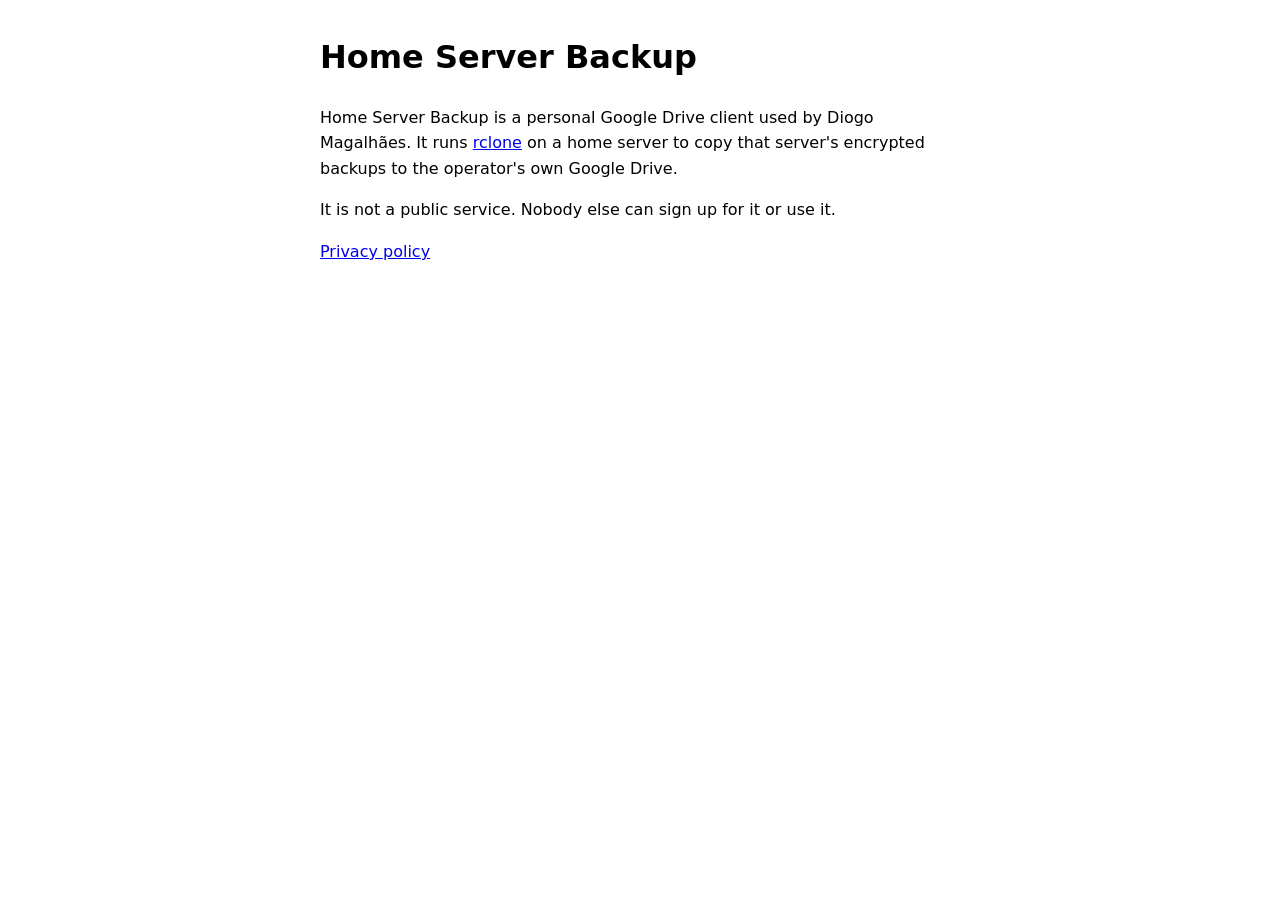
==== index.html @ 906d2515 "Add homepage and privacy policy for the Home Server Backup Drive client Co-Authored-By: Claude Opus " ====
<!doctype html>
<html lang="en">
<head>
  <meta charset="utf-8">
  <meta name="viewport" content="width=device-width, initial-scale=1">
  <title>Home Server Backup</title>
  <link rel="stylesheet" href="styles.css">
</head>
<body>
  <main>
    <h1>Home Server Backup</h1>
    <p>
      Home Server Backup is a personal Google Drive client used by Diogo Magalhães.
      It runs <a href="https://rclone.org">rclone</a> on a home server to copy that
      server's encrypted backups to the operator's own Google Drive.
    </p>
    <p>
      It is not a public service. Nobody else can sign up for it or use it.
    </p>
    <p><a href="privacy.html">Privacy policy</a></p>
  </main>
</body>
</html>
---- styles.css ----
:root {
  color-scheme: light dark;
}

body {
  margin: 0;
  font: 16px/1.6 system-ui, sans-serif;
}

main {
  max-width: 40rem;
  margin: 0 auto;
  padding: 2rem 1rem;
}

h1 {
  margin-top: 0;
}
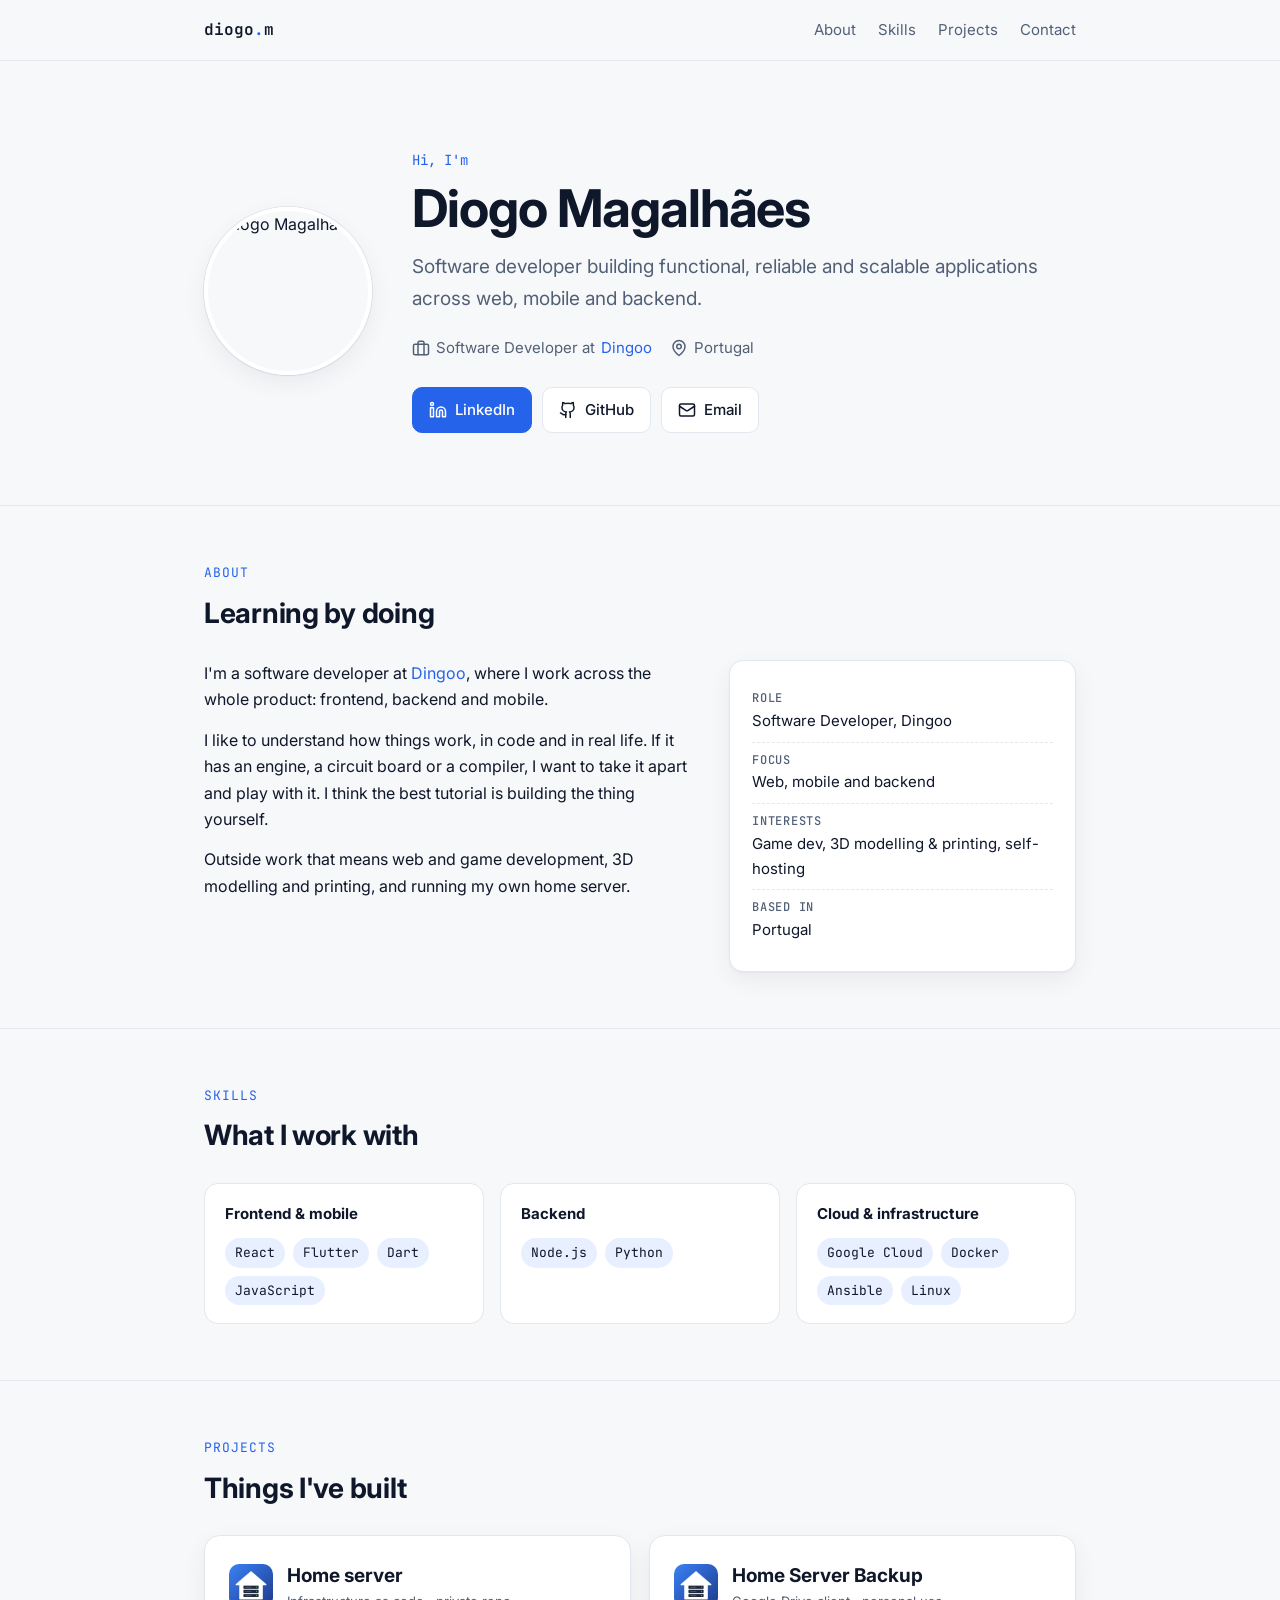
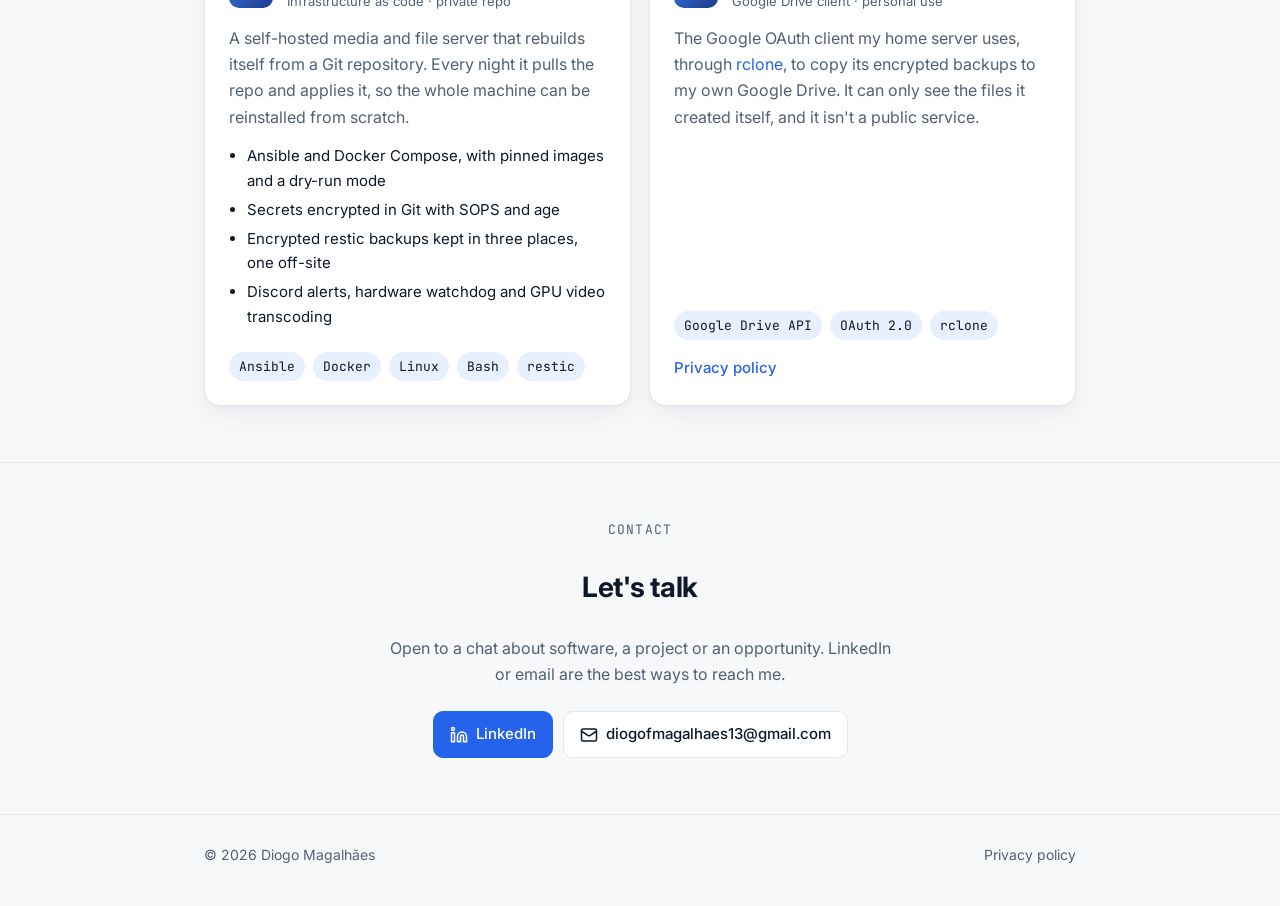
==== commit 2a9372a8: "Turn the homepage into my personal site Keeps the Home Server Backup project card and privacy policy" ====
--- a/index.html
+++ b/index.html
@@ -3,21 +3,204 @@
 <head>
   <meta charset="utf-8">
   <meta name="viewport" content="width=device-width, initial-scale=1">
-  <title>Home Server Backup</title>
+  <title>Diogo Magalhães · Software Developer</title>
+  <meta name="description" content="Diogo Magalhães, software developer in Portugal working across web, mobile and backend.">
+  <meta property="og:title" content="Diogo Magalhães · Software Developer">
+  <meta property="og:description" content="Software developer in Portugal working across web, mobile and backend.">
+  <meta property="og:image" content="https://avatars.githubusercontent.com/u/80853128?v=4">
+  <link rel="icon" href="assets/favicon.svg" type="image/svg+xml">
+  <link rel="preconnect" href="https://fonts.googleapis.com">
+  <link rel="preconnect" href="https://fonts.gstatic.com" crossorigin>
+  <link rel="stylesheet" href="https://fonts.googleapis.com/css2?family=Inter:wght@400;500;600;700&family=JetBrains+Mono:wght@400;500;600&display=swap">
   <link rel="stylesheet" href="styles.css">
 </head>
 <body>
+  <svg width="0" height="0" style="position:absolute" aria-hidden="true">
+    <symbol id="i-github" viewBox="0 0 24 24"><path d="M15 22v-4a4.8 4.8 0 0 0-1-3.5c3 0 6-2 6-5.5.08-1.25-.27-2.48-1-3.5.28-1.15.28-2.35 0-3.5 0 0-1 0-3 1.5-2.64-.5-5.36-.5-8 0C6 2 5 2 5 2c-.3 1.15-.3 2.35 0 3.5A5.4 5.4 0 0 0 4 9c0 3.5 3 5.5 6 5.5-.39.49-.68 1.05-.85 1.65-.17.6-.22 1.23-.15 1.85v4"/><path d="M9 18c-4.51 2-5-2-7-2"/></symbol>
+    <symbol id="i-linkedin" viewBox="0 0 24 24"><path d="M16 8a6 6 0 0 1 6 6v7h-4v-7a2 2 0 0 0-4 0v7h-4v-7a6 6 0 0 1 6-6z"/><rect x="2" y="9" width="4" height="12"/><circle cx="4" cy="4" r="2"/></symbol>
+    <symbol id="i-mail" viewBox="0 0 24 24"><rect x="2" y="4" width="20" height="16" rx="2"/><path d="m22 7-8.97 5.7a1.94 1.94 0 0 1-2.06 0L2 7"/></symbol>
+    <symbol id="i-pin" viewBox="0 0 24 24"><path d="M20 10c0 6-8 12-8 12s-8-6-8-12a8 8 0 0 1 16 0Z"/><circle cx="12" cy="10" r="3"/></symbol>
+    <symbol id="i-briefcase" viewBox="0 0 24 24"><rect x="2" y="7" width="20" height="14" rx="2"/><path d="M16 21V5a2 2 0 0 0-2-2h-4a2 2 0 0 0-2 2v16"/></symbol>
+  </svg>
+
+  <header class="site-header">
+    <div class="wrap">
+      <a class="brand" href="./">diogo<span>.</span>m</a>
+      <nav class="nav" aria-label="Sections">
+        <a href="#about">About</a>
+        <a href="#skills">Skills</a>
+        <a href="#projects">Projects</a>
+        <a href="#contact">Contact</a>
+      </nav>
+    </div>
+  </header>
+
   <main>
-    <h1>Home Server Backup</h1>
-    <p>
-      Home Server Backup is a personal Google Drive client used by Diogo Magalhães.
-      It runs <a href="https://rclone.org">rclone</a> on a home server to copy that
-      server's encrypted backups to the operator's own Google Drive.
-    </p>
-    <p>
-      It is not a public service. Nobody else can sign up for it or use it.
-    </p>
-    <p><a href="privacy.html">Privacy policy</a></p>
+    <div class="hero">
+      <div class="wrap">
+        <img class="avatar" src="https://avatars.githubusercontent.com/u/80853128?v=4" alt="Diogo Magalhães">
+        <div>
+          <p class="eyebrow">Hi, I'm</p>
+          <h1>Diogo Magalhães</h1>
+          <p class="lead">
+            Software developer building functional, reliable and scalable applications
+            across web, mobile and backend.
+          </p>
+          <div class="meta">
+            <span><svg class="icon"><use href="#i-briefcase"/></svg>Software Developer at <a href="https://dingoo.pt/">Dingoo</a></span>
+            <span><svg class="icon"><use href="#i-pin"/></svg>Portugal</span>
+          </div>
+          <div class="actions">
+            <a class="btn primary" href="https://www.linkedin.com/in/diogomagalhaes13/"><svg class="icon"><use href="#i-linkedin"/></svg>LinkedIn</a>
+            <a class="btn" href="https://github.com/Diogo-M"><svg class="icon"><use href="#i-github"/></svg>GitHub</a>
+            <a class="btn" href="mailto:diogofmagalhaes13@gmail.com"><svg class="icon"><use href="#i-mail"/></svg>Email</a>
+          </div>
+        </div>
+      </div>
+    </div>
+
+    <section id="about">
+      <div class="wrap">
+        <p class="section-label">About</p>
+        <h2>Learning by doing</h2>
+        <div class="about">
+          <div>
+            <p>
+              I'm a software developer at <a href="https://dingoo.pt/">Dingoo</a>, where I work
+              across the whole product: frontend, backend and mobile.
+            </p>
+            <p>
+              I like to understand how things work, in code and in real life. If it has an
+              engine, a circuit board or a compiler, I want to take it apart and play with it.
+              I think the best tutorial is building the thing yourself.
+            </p>
+            <p>
+              Outside work that means web and game development, 3D modelling and printing,
+              and running my own home server.
+            </p>
+          </div>
+          <ul class="facts">
+            <li><strong>Role</strong>Software Developer, Dingoo</li>
+            <li><strong>Focus</strong>Web, mobile and backend</li>
+            <li><strong>Interests</strong>Game dev, 3D modelling &amp; printing, self-hosting</li>
+            <li><strong>Based in</strong>Portugal</li>
+          </ul>
+        </div>
+      </div>
+    </section>
+
+    <section id="skills">
+      <div class="wrap">
+        <p class="section-label">Skills</p>
+        <h2>What I work with</h2>
+        <div class="skills">
+          <div class="skill-group">
+            <h3>Frontend &amp; mobile</h3>
+            <ul class="chips">
+              <li>React</li>
+              <li>Flutter</li>
+              <li>Dart</li>
+              <li>JavaScript</li>
+            </ul>
+          </div>
+          <div class="skill-group">
+            <h3>Backend</h3>
+            <ul class="chips">
+              <li>Node.js</li>
+              <li>Python</li>
+            </ul>
+          </div>
+          <div class="skill-group">
+            <h3>Cloud &amp; infrastructure</h3>
+            <ul class="chips">
+              <li>Google Cloud</li>
+              <li>Docker</li>
+              <li>Ansible</li>
+              <li>Linux</li>
+            </ul>
+          </div>
+        </div>
+      </div>
+    </section>
+
+    <section id="projects">
+      <div class="wrap">
+        <p class="section-label">Projects</p>
+        <h2>Things I've built</h2>
+        <div class="projects">
+          <article class="card">
+            <div class="card-head">
+              <img src="assets/homeserver.png" alt="">
+              <div>
+                <h3>Home server</h3>
+                <div class="kind">Infrastructure as code · private repo</div>
+              </div>
+            </div>
+            <p>
+              A self-hosted media and file server that rebuilds itself from a Git repository.
+              Every night it pulls the repo and applies it, so the whole machine can be
+              reinstalled from scratch.
+            </p>
+            <ul class="points">
+              <li>Ansible and Docker Compose, with pinned images and a dry-run mode</li>
+              <li>Secrets encrypted in Git with SOPS and age</li>
+              <li>Encrypted restic backups kept in three places, one off-site</li>
+              <li>Discord alerts, hardware watchdog and GPU video transcoding</li>
+            </ul>
+            <ul class="chips">
+              <li>Ansible</li>
+              <li>Docker</li>
+              <li>Linux</li>
+              <li>Bash</li>
+              <li>restic</li>
+            </ul>
+          </article>
+
+          <article class="card" id="home-server-backup">
+            <div class="card-head">
+              <img src="assets/homeserver.png" alt="">
+              <div>
+                <h3>Home Server Backup</h3>
+                <div class="kind">Google Drive client · personal use</div>
+              </div>
+            </div>
+            <p>
+              The Google OAuth client my home server uses, through
+              <a href="https://rclone.org">rclone</a>, to copy its encrypted backups to my own
+              Google Drive. It can only see the files it created itself, and it isn't a public
+              service.
+            </p>
+            <ul class="chips">
+              <li>Google Drive API</li>
+              <li>OAuth 2.0</li>
+              <li>rclone</li>
+            </ul>
+            <div class="links">
+              <a href="privacy.html">Privacy policy</a>
+            </div>
+          </article>
+        </div>
+      </div>
+    </section>
+
+    <section id="contact" class="contact">
+      <div class="wrap">
+        <p class="section-label">Contact</p>
+        <h2>Let's talk</h2>
+        <p>Open to a chat about software, a project or an opportunity. LinkedIn or email are the best ways to reach me.</p>
+        <div class="actions">
+          <a class="btn primary" href="https://www.linkedin.com/in/diogomagalhaes13/"><svg class="icon"><use href="#i-linkedin"/></svg>LinkedIn</a>
+          <a class="btn" href="mailto:diogofmagalhaes13@gmail.com"><svg class="icon"><use href="#i-mail"/></svg>diogofmagalhaes13@gmail.com</a>
+        </div>
+      </div>
+    </section>
   </main>
+
+  <footer class="site-footer">
+    <div class="wrap">
+      <span>© 2026 Diogo Magalhães</span>
+      <a href="privacy.html">Privacy policy</a>
+    </div>
+  </footer>
 </body>
 </html>
--- a/styles.css
+++ b/styles.css
@@ -1,18 +1,483 @@
 :root {
-  color-scheme: light dark;
+  --bg: #f7f8fa;
+  --surface: #ffffff;
+  --text: #0f172a;
+  --muted: #526077;
+  --border: #e3e7ee;
+  --accent: #2563eb;
+  --accent-soft: #e8efff;
+  --shadow: 0 1px 2px rgb(15 23 42 / 0.04), 0 8px 24px rgb(15 23 42 / 0.06);
+  --mono: "JetBrains Mono", ui-monospace, SFMono-Regular, Consolas, monospace;
+  --sans: "Inter", system-ui, -apple-system, "Segoe UI", sans-serif;
+  color-scheme: light;
+}
+
+@media (prefers-color-scheme: dark) {
+  :root {
+    --bg: #0b1020;
+    --surface: #121a2e;
+    --text: #e6ebf5;
+    --muted: #96a3bb;
+    --border: #233050;
+    --accent: #6ea0ff;
+    --accent-soft: #18264a;
+    --shadow: 0 1px 2px rgb(0 0 0 / 0.3), 0 8px 24px rgb(0 0 0 / 0.25);
+    color-scheme: dark;
+  }
+}
+
+* {
+  box-sizing: border-box;
+}
+
+html {
+  scroll-behavior: smooth;
 }
 
 body {
   margin: 0;
-  font: 16px/1.6 system-ui, sans-serif;
-}
-
-main {
-  max-width: 40rem;
+  background: var(--bg);
+  color: var(--text);
+  font: 16px/1.65 var(--sans);
+  -webkit-font-smoothing: antialiased;
+}
+
+a {
+  color: var(--accent);
+  text-decoration: none;
+}
+
+a:hover {
+  text-decoration: underline;
+}
+
+.wrap {
+  max-width: 920px;
   margin: 0 auto;
-  padding: 2rem 1rem;
+  padding: 0 24px;
+}
+
+/* Header */
+
+.site-header {
+  position: sticky;
+  top: 0;
+  z-index: 10;
+  background: color-mix(in srgb, var(--bg) 85%, transparent);
+  backdrop-filter: blur(10px);
+  border-bottom: 1px solid var(--border);
+}
+
+.site-header .wrap {
+  display: flex;
+  align-items: center;
+  justify-content: space-between;
+  height: 60px;
+}
+
+.brand {
+  font-family: var(--mono);
+  font-weight: 600;
+  color: var(--text);
+}
+
+.brand span {
+  color: var(--accent);
+}
+
+.nav {
+  display: flex;
+  gap: 22px;
+  font-size: 15px;
+}
+
+.nav a {
+  color: var(--muted);
+}
+
+.nav a:hover {
+  color: var(--text);
+  text-decoration: none;
+}
+
+/* Hero */
+
+.hero {
+  padding: 88px 0 72px;
+}
+
+.hero .wrap {
+  display: grid;
+  grid-template-columns: auto 1fr;
+  gap: 40px;
+  align-items: center;
+}
+
+.avatar {
+  width: 168px;
+  height: 168px;
+  border-radius: 50%;
+  border: 4px solid var(--surface);
+  box-shadow: var(--shadow), 0 0 0 1px var(--border);
+}
+
+.eyebrow {
+  font-family: var(--mono);
+  font-size: 14px;
+  color: var(--accent);
+  margin: 0 0 8px;
 }
 
 h1 {
-  margin-top: 0;
-}
+  font-size: clamp(36px, 6vw, 52px);
+  line-height: 1.1;
+  letter-spacing: -0.02em;
+  margin: 0 0 14px;
+}
+
+.lead {
+  font-size: 19px;
+  color: var(--muted);
+  margin: 0 0 22px;
+  max-width: 34em;
+}
+
+.meta {
+  display: flex;
+  flex-wrap: wrap;
+  gap: 8px 18px;
+  color: var(--muted);
+  font-size: 15px;
+  margin-bottom: 26px;
+}
+
+.meta span {
+  display: inline-flex;
+  align-items: center;
+  gap: 6px;
+}
+
+.actions {
+  display: flex;
+  flex-wrap: wrap;
+  gap: 10px;
+}
+
+.btn {
+  display: inline-flex;
+  align-items: center;
+  gap: 8px;
+  padding: 10px 16px;
+  border-radius: 10px;
+  border: 1px solid var(--border);
+  background: var(--surface);
+  color: var(--text);
+  font-weight: 500;
+  font-size: 15px;
+  transition: border-color 0.15s, transform 0.15s;
+}
+
+.btn:hover {
+  border-color: var(--accent);
+  text-decoration: none;
+  transform: translateY(-1px);
+}
+
+.btn.primary {
+  background: var(--accent);
+  border-color: var(--accent);
+  color: #fff;
+}
+
+@media (prefers-color-scheme: dark) {
+  .btn.primary {
+    color: #0b1020;
+  }
+}
+
+.icon {
+  width: 18px;
+  height: 18px;
+  flex: none;
+  fill: none;
+  stroke: currentColor;
+  stroke-width: 2;
+  stroke-linecap: round;
+  stroke-linejoin: round;
+}
+
+/* Sections */
+
+section {
+  padding: 56px 0;
+  border-top: 1px solid var(--border);
+}
+
+.section-label {
+  font-family: var(--mono);
+  font-size: 13px;
+  text-transform: uppercase;
+  letter-spacing: 0.08em;
+  color: var(--accent);
+  margin: 0 0 6px;
+}
+
+h2 {
+  font-size: 28px;
+  letter-spacing: -0.01em;
+  margin: 0 0 24px;
+}
+
+.about {
+  display: grid;
+  grid-template-columns: 1.4fr 1fr;
+  gap: 40px;
+}
+
+.about p {
+  margin: 0 0 14px;
+}
+
+.facts {
+  list-style: none;
+  margin: 0;
+  padding: 20px 22px;
+  background: var(--surface);
+  border: 1px solid var(--border);
+  border-radius: 14px;
+  box-shadow: var(--shadow);
+}
+
+.facts li {
+  padding: 8px 0;
+  border-bottom: 1px dashed var(--border);
+  font-size: 15px;
+}
+
+.facts li:last-child {
+  border-bottom: 0;
+}
+
+.facts strong {
+  display: block;
+  font-family: var(--mono);
+  font-size: 12px;
+  font-weight: 500;
+  color: var(--muted);
+  text-transform: uppercase;
+  letter-spacing: 0.06em;
+}
+
+/* Skills */
+
+.skills {
+  display: grid;
+  grid-template-columns: repeat(3, 1fr);
+  gap: 16px;
+}
+
+.skill-group {
+  background: var(--surface);
+  border: 1px solid var(--border);
+  border-radius: 14px;
+  padding: 18px 20px;
+}
+
+.skill-group h3 {
+  font-size: 15px;
+  margin: 0 0 12px;
+}
+
+.chips {
+  display: flex;
+  flex-wrap: wrap;
+  gap: 8px;
+  margin: 0;
+  padding: 0;
+  list-style: none;
+}
+
+.chips li {
+  font-family: var(--mono);
+  font-size: 13px;
+  padding: 4px 10px;
+  border-radius: 999px;
+  background: var(--accent-soft);
+  color: var(--text);
+}
+
+/* Projects */
+
+.projects {
+  display: grid;
+  grid-template-columns: repeat(2, 1fr);
+  gap: 18px;
+}
+
+.card {
+  display: flex;
+  flex-direction: column;
+  background: var(--surface);
+  border: 1px solid var(--border);
+  border-radius: 16px;
+  padding: 24px;
+  box-shadow: var(--shadow);
+}
+
+.card-head {
+  display: flex;
+  align-items: center;
+  gap: 14px;
+  margin-bottom: 12px;
+}
+
+.card-head img {
+  width: 44px;
+  height: 44px;
+  border-radius: 10px;
+}
+
+.card h3 {
+  font-size: 19px;
+  margin: 0;
+}
+
+.card .kind {
+  font-size: 13px;
+  color: var(--muted);
+}
+
+.card p {
+  margin: 0 0 14px;
+  color: var(--muted);
+}
+
+.card ul.points {
+  margin: 0 0 18px;
+  padding-left: 18px;
+  font-size: 15px;
+}
+
+.card ul.points li {
+  margin-bottom: 4px;
+}
+
+.card .chips {
+  margin-top: auto;
+}
+
+.card .links {
+  display: flex;
+  gap: 16px;
+  margin-top: 16px;
+  font-size: 15px;
+  font-weight: 500;
+}
+
+/* Contact */
+
+.contact {
+  text-align: center;
+}
+
+.contact p {
+  color: var(--muted);
+  max-width: 32em;
+  margin: 0 auto 24px;
+}
+
+.contact .actions {
+  justify-content: center;
+}
+
+/* Footer */
+
+.site-footer {
+  border-top: 1px solid var(--border);
+  padding: 28px 0 40px;
+  font-size: 14px;
+  color: var(--muted);
+}
+
+.site-footer .wrap {
+  display: flex;
+  flex-wrap: wrap;
+  justify-content: space-between;
+  gap: 8px;
+}
+
+.site-footer a {
+  color: var(--muted);
+}
+
+/* Policy page */
+
+.doc {
+  max-width: 720px;
+  padding: 56px 24px 72px;
+}
+
+.doc h1 {
+  font-size: 38px;
+}
+
+.doc h2 {
+  font-size: 20px;
+  margin: 32px 0 8px;
+}
+
+.doc p {
+  margin: 0 0 14px;
+}
+
+.doc .updated {
+  color: var(--muted);
+  font-size: 15px;
+}
+
+code {
+  font-family: var(--mono);
+  font-size: 0.9em;
+  padding: 1px 6px;
+  border-radius: 6px;
+  background: var(--accent-soft);
+}
+
+/* Small screens */
+
+@media (max-width: 760px) {
+  .nav {
+    display: none;
+  }
+
+  .hero {
+    padding: 56px 0 48px;
+  }
+
+  .hero .wrap {
+    grid-template-columns: 1fr;
+    gap: 24px;
+  }
+
+  .avatar {
+    width: 112px;
+    height: 112px;
+  }
+
+  .about,
+  .projects {
+    grid-template-columns: 1fr;
+  }
+
+  .skills {
+    grid-template-columns: 1fr;
+  }
+
+  section {
+    padding: 44px 0;
+  }
+
+  .wrap {
+    padding: 0 16px;
+  }
+}
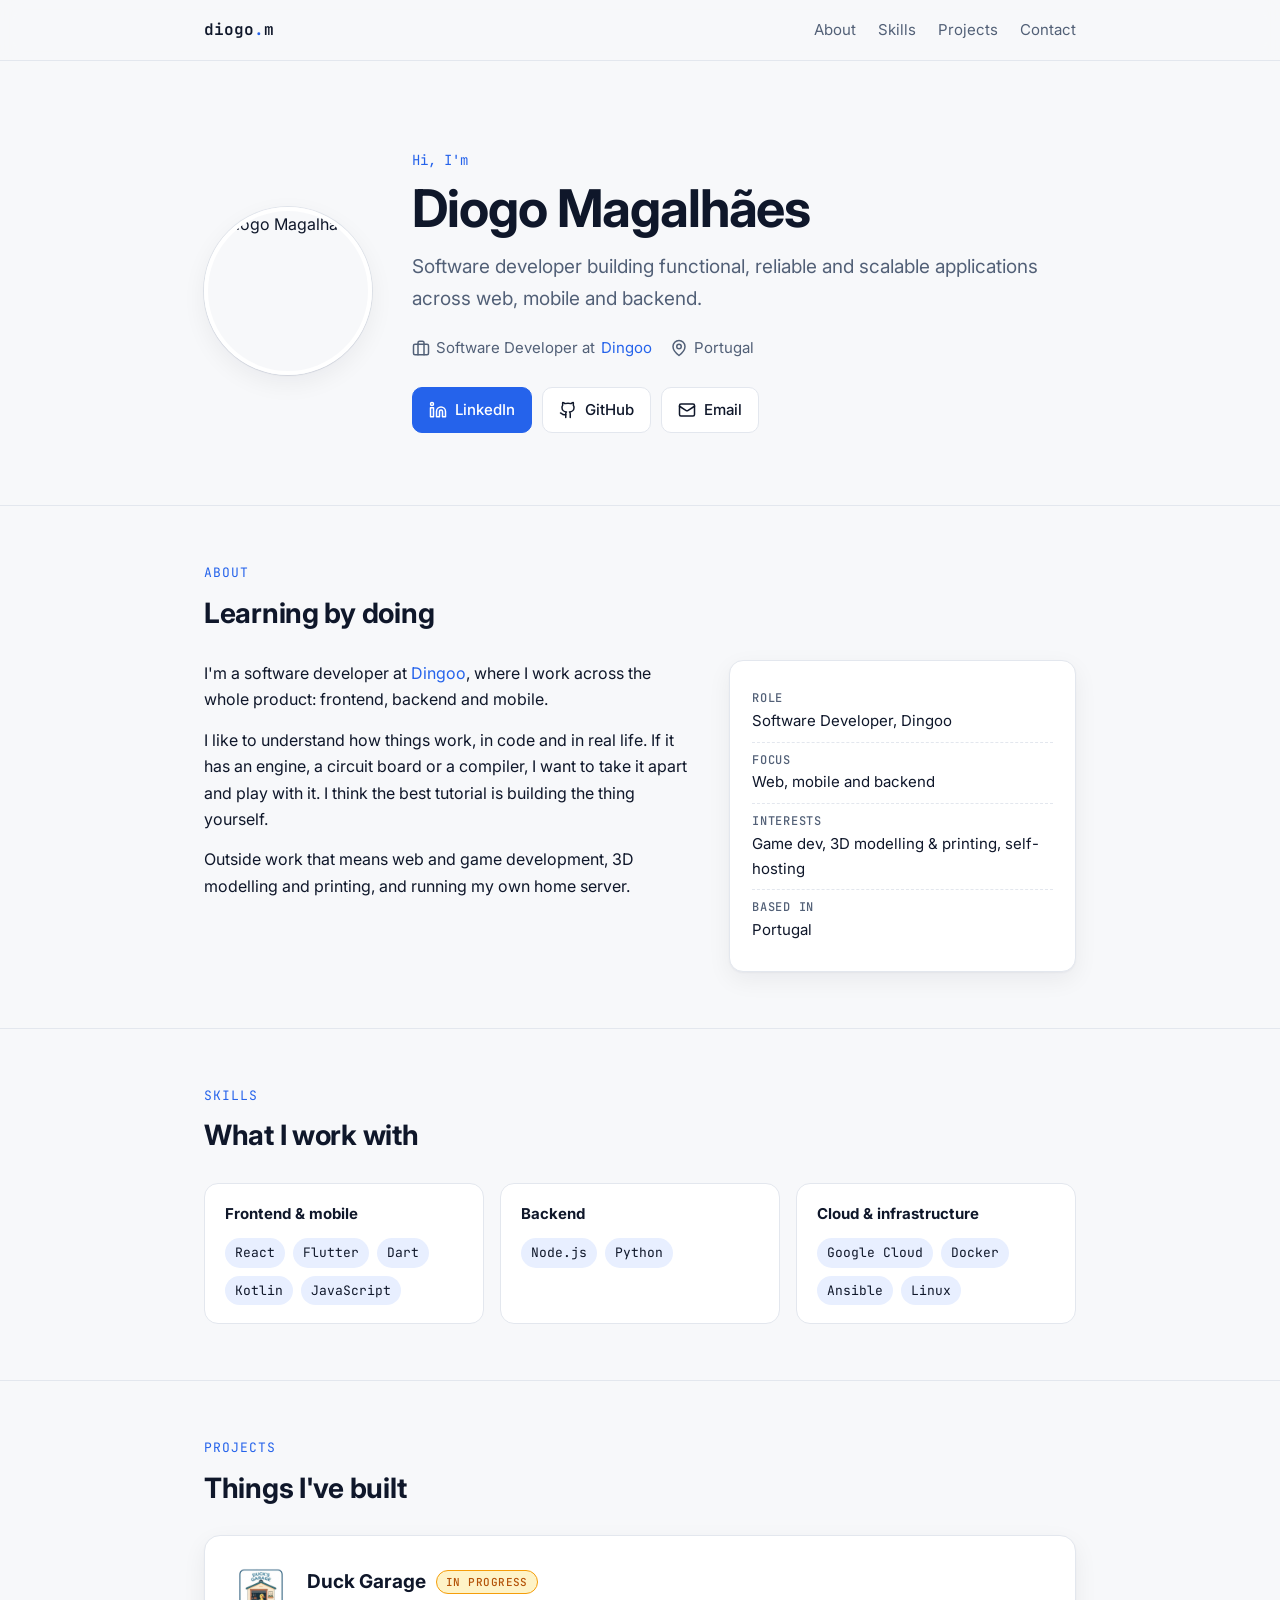
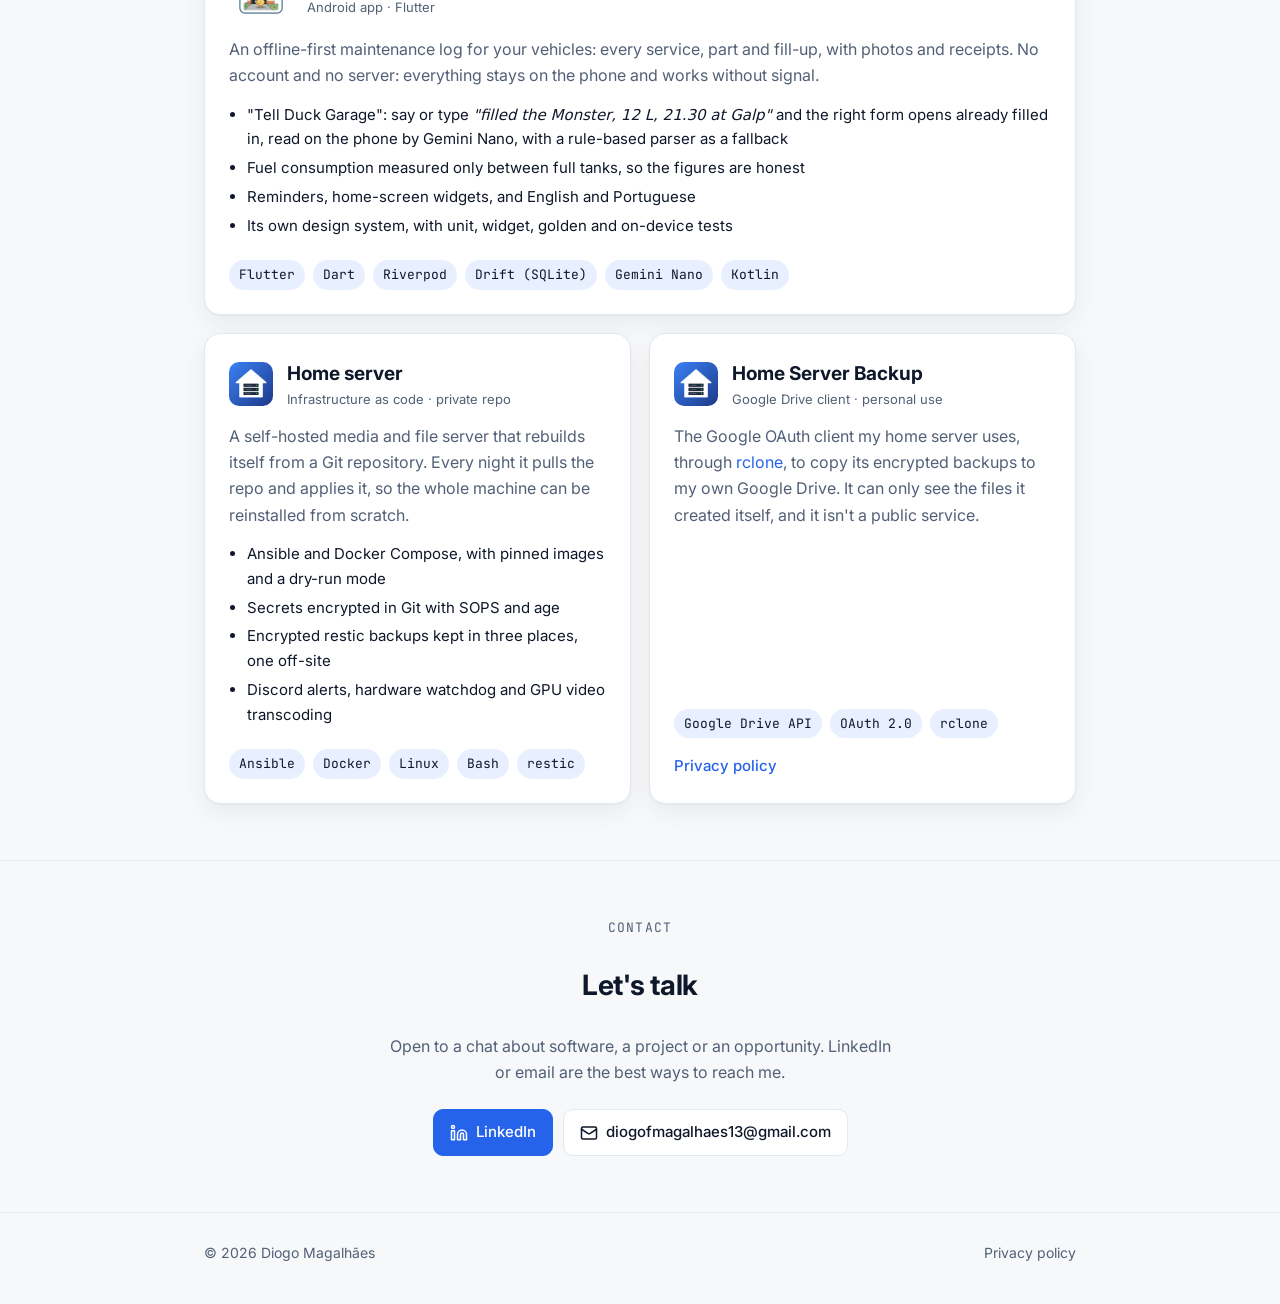
==== commit 7cd4cf60: "Add Duck Garage as an in-progress project Co-Authored-By: Claude Opus 5.5 <noreply@anthropic.com>" ====
--- a/index.html
+++ b/index.html
@@ -100,6 +100,7 @@
               <li>React</li>
               <li>Flutter</li>
               <li>Dart</li>
+              <li>Kotlin</li>
               <li>JavaScript</li>
             </ul>
           </div>
@@ -128,6 +129,35 @@
         <p class="section-label">Projects</p>
         <h2>Things I've built</h2>
         <div class="projects">
+          <article class="card featured">
+            <div class="card-head">
+              <img src="assets/duck-garage.png" alt="">
+              <div>
+                <h3>Duck Garage <span class="badge">In progress</span></h3>
+                <div class="kind">Android app · Flutter</div>
+              </div>
+            </div>
+            <p>
+              An offline-first maintenance log for your vehicles: every service, part and
+              fill-up, with photos and receipts. No account and no server: everything stays
+              on the phone and works without signal.
+            </p>
+            <ul class="points">
+              <li>"Tell Duck Garage": say or type <em>"filled the Monster, 12 L, 21.30 at Galp"</em> and the right form opens already filled in, read on the phone by Gemini Nano, with a rule-based parser as a fallback</li>
+              <li>Fuel consumption measured only between full tanks, so the figures are honest</li>
+              <li>Reminders, home-screen widgets, and English and Portuguese</li>
+              <li>Its own design system, with unit, widget, golden and on-device tests</li>
+            </ul>
+            <ul class="chips">
+              <li>Flutter</li>
+              <li>Dart</li>
+              <li>Riverpod</li>
+              <li>Drift (SQLite)</li>
+              <li>Gemini Nano</li>
+              <li>Kotlin</li>
+            </ul>
+          </article>
+
           <article class="card">
             <div class="card-head">
               <img src="assets/homeserver.png" alt="">
--- a/styles.css
+++ b/styles.css
@@ -337,6 +337,39 @@
   border-radius: 10px;
 }
 
+.card.featured {
+  grid-column: 1 / -1;
+}
+
+.card.featured .card-head img {
+  width: 64px;
+  height: 64px;
+}
+
+.badge {
+  display: inline-block;
+  vertical-align: middle;
+  margin-left: 6px;
+  padding: 2px 9px;
+  border-radius: 999px;
+  border: 1px solid #f59e0b;
+  color: #b45309;
+  background: #fef3c7;
+  font-family: var(--mono);
+  font-size: 11px;
+  font-weight: 500;
+  letter-spacing: 0.04em;
+  text-transform: uppercase;
+}
+
+@media (prefers-color-scheme: dark) {
+  .badge {
+    color: #fbbf24;
+    background: #2a1f08;
+    border-color: #92400e;
+  }
+}
+
 .card h3 {
   font-size: 19px;
   margin: 0;
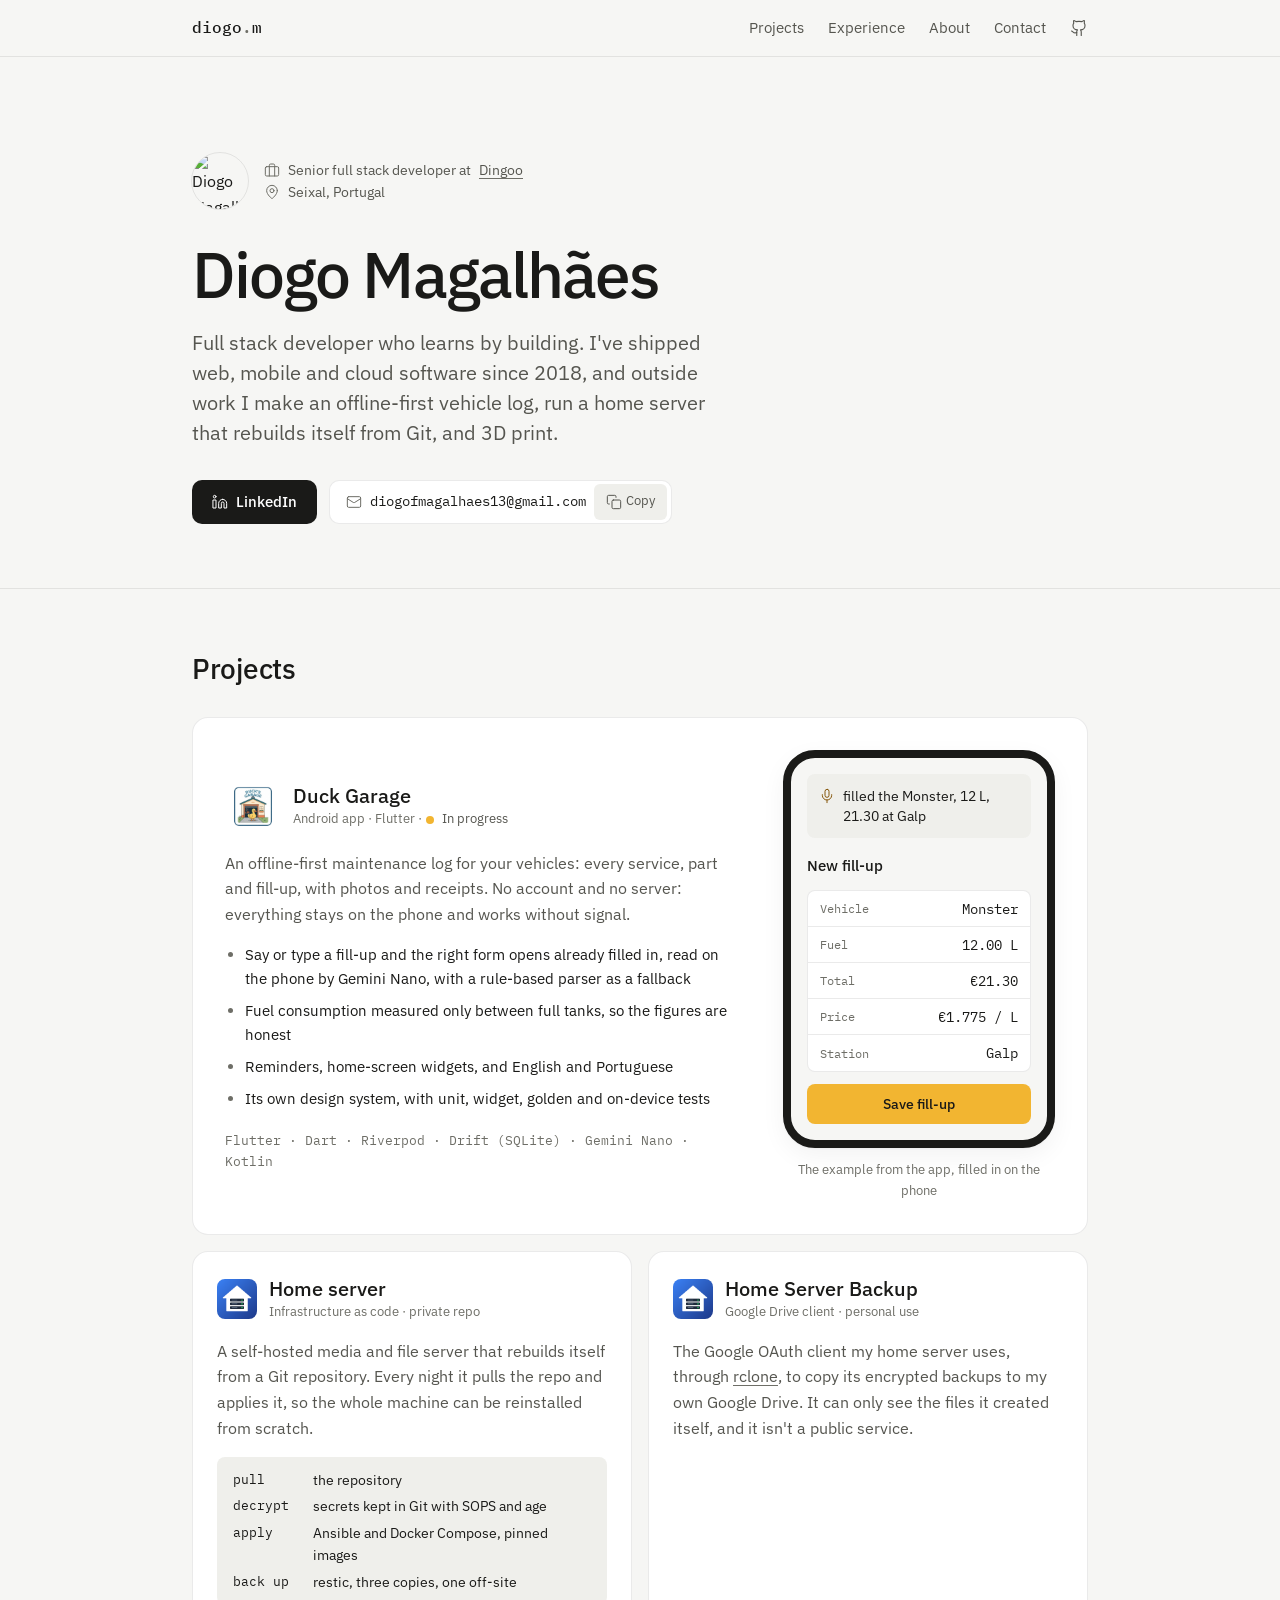
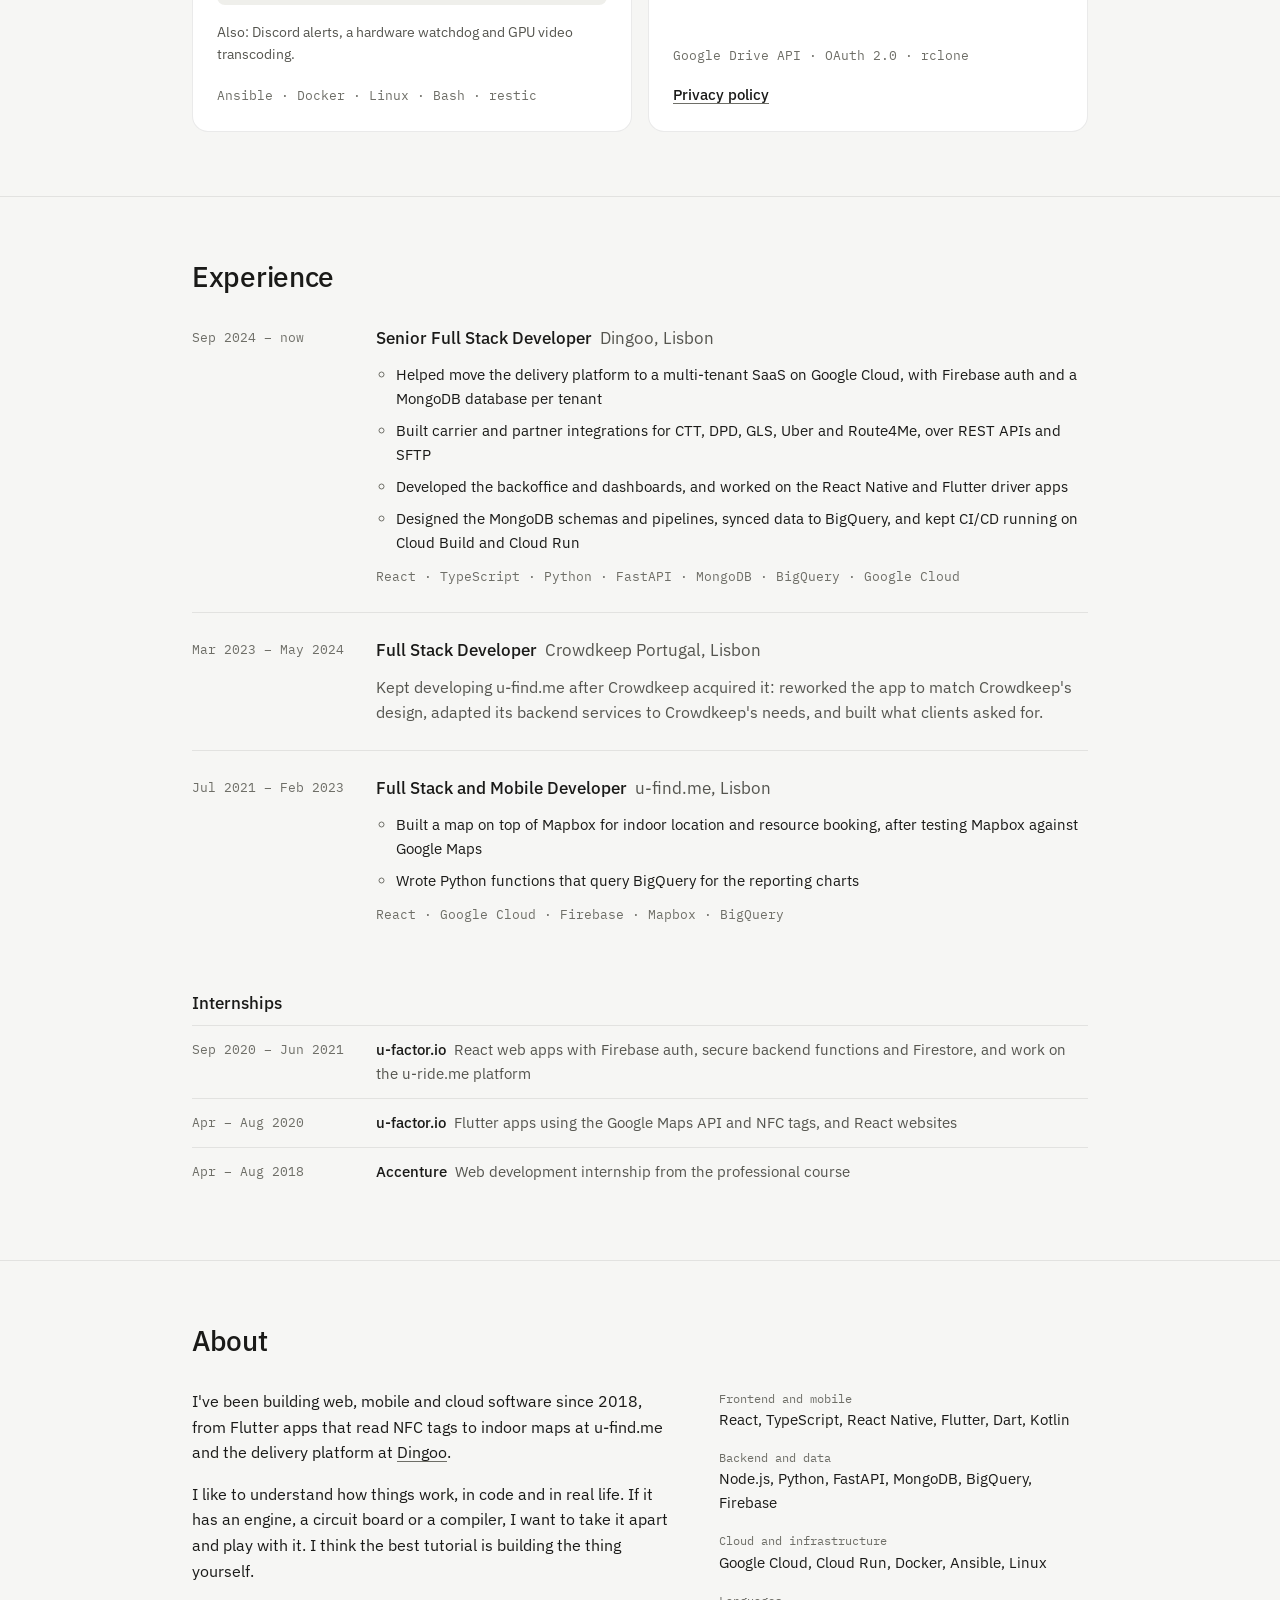
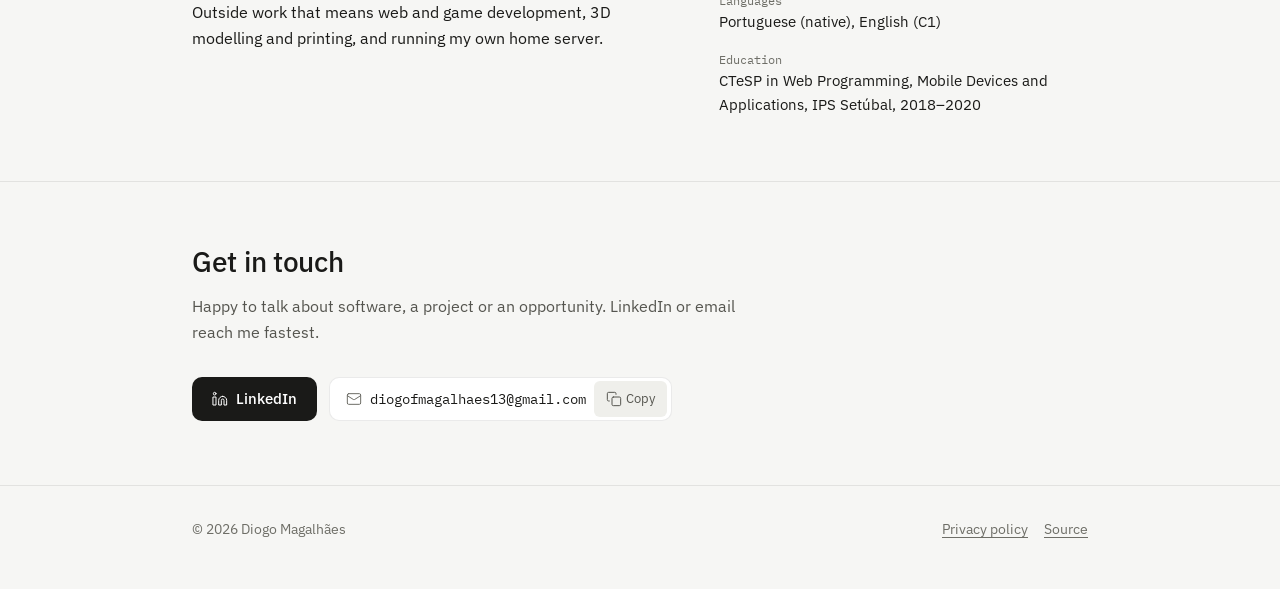
==== commit 1a8a9a54: "Redesign the homepage and add work experience Projects come first, each with a preview, followed by " ====
--- a/index.html
+++ b/index.html
@@ -2,16 +2,16 @@
 <html lang="en">
 <head>
   <meta charset="utf-8">
-  <meta name="viewport" content="width=device-width, initial-scale=1">
-  <title>Diogo Magalhães · Software Developer</title>
-  <meta name="description" content="Diogo Magalhães, software developer in Portugal working across web, mobile and backend.">
-  <meta property="og:title" content="Diogo Magalhães · Software Developer">
-  <meta property="og:description" content="Software developer in Portugal working across web, mobile and backend.">
+  <meta name="viewport" content="width=device-width, initial-scale=1, viewport-fit=cover">
+  <title>Diogo Magalhães · Full Stack Developer</title>
+  <meta name="description" content="Diogo Magalhães, full stack developer in Portugal building web, mobile and cloud software.">
+  <meta property="og:title" content="Diogo Magalhães · Full Stack Developer">
+  <meta property="og:description" content="Full stack developer in Portugal building web, mobile and cloud software.">
   <meta property="og:image" content="https://avatars.githubusercontent.com/u/80853128?v=4">
   <link rel="icon" href="assets/favicon.svg" type="image/svg+xml">
   <link rel="preconnect" href="https://fonts.googleapis.com">
   <link rel="preconnect" href="https://fonts.gstatic.com" crossorigin>
-  <link rel="stylesheet" href="https://fonts.googleapis.com/css2?family=Inter:wght@400;500;600;700&family=JetBrains+Mono:wght@400;500;600&display=swap">
+  <link rel="stylesheet" href="https://fonts.googleapis.com/css2?family=IBM+Plex+Mono:wght@400;500&family=IBM+Plex+Sans:wght@400;500&display=swap">
   <link rel="stylesheet" href="styles.css">
 </head>
 <body>
@@ -21,146 +21,97 @@
     <symbol id="i-mail" viewBox="0 0 24 24"><rect x="2" y="4" width="20" height="16" rx="2"/><path d="m22 7-8.97 5.7a1.94 1.94 0 0 1-2.06 0L2 7"/></symbol>
     <symbol id="i-pin" viewBox="0 0 24 24"><path d="M20 10c0 6-8 12-8 12s-8-6-8-12a8 8 0 0 1 16 0Z"/><circle cx="12" cy="10" r="3"/></symbol>
     <symbol id="i-briefcase" viewBox="0 0 24 24"><rect x="2" y="7" width="20" height="14" rx="2"/><path d="M16 21V5a2 2 0 0 0-2-2h-4a2 2 0 0 0-2 2v16"/></symbol>
+    <symbol id="i-copy" viewBox="0 0 24 24"><rect x="9" y="9" width="13" height="13" rx="2"/><path d="M5 15H4a2 2 0 0 1-2-2V4a2 2 0 0 1 2-2h9a2 2 0 0 1 2 2v1"/></symbol>
+    <symbol id="i-check" viewBox="0 0 24 24"><path d="M20 6 9 17l-5-5"/></symbol>
+    <symbol id="i-mic" viewBox="0 0 24 24"><rect x="9" y="2" width="6" height="12" rx="3"/><path d="M19 10v1a7 7 0 0 1-14 0v-1"/><path d="M12 18v4"/></symbol>
   </svg>
 
   <header class="site-header">
     <div class="wrap">
-      <a class="brand" href="./">diogo<span>.</span>m</a>
+      <a class="brand" href="#top">diogo<span>.</span>m</a>
       <nav class="nav" aria-label="Sections">
+        <a href="#projects">Projects</a>
+        <a href="#experience">Experience</a>
         <a href="#about">About</a>
-        <a href="#skills">Skills</a>
-        <a href="#projects">Projects</a>
         <a href="#contact">Contact</a>
+        <a class="nav-gh" href="https://github.com/Diogo-M" aria-label="GitHub"><svg class="icon"><use href="#i-github"/></svg></a>
       </nav>
     </div>
   </header>
 
-  <main>
+  <main id="top">
     <div class="hero">
       <div class="wrap">
-        <img class="avatar" src="https://avatars.githubusercontent.com/u/80853128?v=4" alt="Diogo Magalhães">
-        <div>
-          <p class="eyebrow">Hi, I'm</p>
-          <h1>Diogo Magalhães</h1>
-          <p class="lead">
-            Software developer building functional, reliable and scalable applications
-            across web, mobile and backend.
-          </p>
+        <div class="hero-id">
+          <img class="avatar" src="https://avatars.githubusercontent.com/u/80853128?v=4&s=112" alt="Diogo Magalhães" width="168" height="168">
           <div class="meta">
-            <span><svg class="icon"><use href="#i-briefcase"/></svg>Software Developer at <a href="https://dingoo.pt/">Dingoo</a></span>
-            <span><svg class="icon"><use href="#i-pin"/></svg>Portugal</span>
-          </div>
-          <div class="actions">
-            <a class="btn primary" href="https://www.linkedin.com/in/diogomagalhaes13/"><svg class="icon"><use href="#i-linkedin"/></svg>LinkedIn</a>
-            <a class="btn" href="https://github.com/Diogo-M"><svg class="icon"><use href="#i-github"/></svg>GitHub</a>
-            <a class="btn" href="mailto:diogofmagalhaes13@gmail.com"><svg class="icon"><use href="#i-mail"/></svg>Email</a>
+            <span><svg class="icon"><use href="#i-briefcase"/></svg>Senior full stack developer at <a href="https://dingoo.pt/">Dingoo</a></span>
+            <span><svg class="icon"><use href="#i-pin"/></svg>Seixal, Portugal</span>
+          </div>
+        </div>
+        <h1>Diogo Magalhães</h1>
+        <p class="lead">
+          Full stack developer who learns by building. I've shipped web, mobile and cloud
+          software since 2018, and outside work I make an offline-first vehicle log, run a
+          home server that rebuilds itself from Git, and 3D print.
+        </p>
+        <div class="actions">
+          <a class="btn primary" href="https://www.linkedin.com/in/diogomagalhaes13/"><svg class="icon"><use href="#i-linkedin"/></svg>LinkedIn</a>
+          <div class="email">
+            <svg class="icon"><use href="#i-mail"/></svg>
+            <span class="email-text" id="email-hero">diogofmagalhaes13@gmail.com</span>
+            <button class="copy" type="button" id="copy-hero" data-target="email-hero"><svg class="icon"><use href="#i-copy"/></svg><span>Copy</span></button>
           </div>
         </div>
       </div>
     </div>
 
-    <section id="about">
-      <div class="wrap">
-        <p class="section-label">About</p>
-        <h2>Learning by doing</h2>
-        <div class="about">
-          <div>
-            <p>
-              I'm a software developer at <a href="https://dingoo.pt/">Dingoo</a>, where I work
-              across the whole product: frontend, backend and mobile.
-            </p>
-            <p>
-              I like to understand how things work, in code and in real life. If it has an
-              engine, a circuit board or a compiler, I want to take it apart and play with it.
-              I think the best tutorial is building the thing yourself.
-            </p>
-            <p>
-              Outside work that means web and game development, 3D modelling and printing,
-              and running my own home server.
-            </p>
-          </div>
-          <ul class="facts">
-            <li><strong>Role</strong>Software Developer, Dingoo</li>
-            <li><strong>Focus</strong>Web, mobile and backend</li>
-            <li><strong>Interests</strong>Game dev, 3D modelling &amp; printing, self-hosting</li>
-            <li><strong>Based in</strong>Portugal</li>
-          </ul>
-        </div>
-      </div>
-    </section>
-
-    <section id="skills">
-      <div class="wrap">
-        <p class="section-label">Skills</p>
-        <h2>What I work with</h2>
-        <div class="skills">
-          <div class="skill-group">
-            <h3>Frontend &amp; mobile</h3>
-            <ul class="chips">
-              <li>React</li>
-              <li>Flutter</li>
-              <li>Dart</li>
-              <li>Kotlin</li>
-              <li>JavaScript</li>
-            </ul>
-          </div>
-          <div class="skill-group">
-            <h3>Backend</h3>
-            <ul class="chips">
-              <li>Node.js</li>
-              <li>Python</li>
-            </ul>
-          </div>
-          <div class="skill-group">
-            <h3>Cloud &amp; infrastructure</h3>
-            <ul class="chips">
-              <li>Google Cloud</li>
-              <li>Docker</li>
-              <li>Ansible</li>
-              <li>Linux</li>
-            </ul>
-          </div>
-        </div>
-      </div>
-    </section>
-
     <section id="projects">
       <div class="wrap">
-        <p class="section-label">Projects</p>
-        <h2>Things I've built</h2>
+        <h2>Projects</h2>
         <div class="projects">
-          <article class="card featured">
+          <article class="project featured">
+            <div class="project-text">
+              <div class="card-head">
+                <img src="assets/duck-garage.png" alt="" width="64" height="64">
+                <div>
+                  <h3>Duck Garage</h3>
+                  <div class="kind">Android app · Flutter · <span class="status"><span class="dot"></span>In progress</span></div>
+                </div>
+              </div>
+              <p>
+                An offline-first maintenance log for your vehicles: every service, part and
+                fill-up, with photos and receipts. No account and no server: everything stays
+                on the phone and works without signal.
+              </p>
+              <ul class="points">
+                <li>Say or type a fill-up and the right form opens already filled in, read on the phone by Gemini Nano, with a rule-based parser as a fallback</li>
+                <li>Fuel consumption measured only between full tanks, so the figures are honest</li>
+                <li>Reminders, home-screen widgets, and English and Portuguese</li>
+                <li>Its own design system, with unit, widget, golden and on-device tests</li>
+              </ul>
+              <p class="stack">Flutter · Dart · Riverpod · Drift (SQLite) · Gemini Nano · Kotlin</p>
+            </div>
+            <figure class="phone" aria-label="Duck Garage turning a spoken fill-up into a filled form">
+              <div class="phone-screen">
+                <div class="say"><svg class="icon"><use href="#i-mic"/></svg>filled the Monster, 12 L, 21.30 at Galp</div>
+                <div class="form-title">New fill-up</div>
+                <dl class="form">
+                  <div><dt>Vehicle</dt><dd>Monster</dd></div>
+                  <div><dt>Fuel</dt><dd>12.00 L</dd></div>
+                  <div><dt>Total</dt><dd>€21.30</dd></div>
+                  <div><dt>Price</dt><dd>€1.775 / L</dd></div>
+                  <div><dt>Station</dt><dd>Galp</dd></div>
+                </dl>
+                <div class="save">Save fill-up</div>
+              </div>
+              <figcaption>The example from the app, filled in on the phone</figcaption>
+            </figure>
+          </article>
+
+          <article class="project">
             <div class="card-head">
-              <img src="assets/duck-garage.png" alt="">
-              <div>
-                <h3>Duck Garage <span class="badge">In progress</span></h3>
-                <div class="kind">Android app · Flutter</div>
-              </div>
-            </div>
-            <p>
-              An offline-first maintenance log for your vehicles: every service, part and
-              fill-up, with photos and receipts. No account and no server: everything stays
-              on the phone and works without signal.
-            </p>
-            <ul class="points">
-              <li>"Tell Duck Garage": say or type <em>"filled the Monster, 12 L, 21.30 at Galp"</em> and the right form opens already filled in, read on the phone by Gemini Nano, with a rule-based parser as a fallback</li>
-              <li>Fuel consumption measured only between full tanks, so the figures are honest</li>
-              <li>Reminders, home-screen widgets, and English and Portuguese</li>
-              <li>Its own design system, with unit, widget, golden and on-device tests</li>
-            </ul>
-            <ul class="chips">
-              <li>Flutter</li>
-              <li>Dart</li>
-              <li>Riverpod</li>
-              <li>Drift (SQLite)</li>
-              <li>Gemini Nano</li>
-              <li>Kotlin</li>
-            </ul>
-          </article>
-
-          <article class="card">
-            <div class="card-head">
-              <img src="assets/homeserver.png" alt="">
+              <img src="assets/homeserver.png" alt="" width="44" height="44">
               <div>
                 <h3>Home server</h3>
                 <div class="kind">Infrastructure as code · private repo</div>
@@ -171,24 +122,19 @@
               Every night it pulls the repo and applies it, so the whole machine can be
               reinstalled from scratch.
             </p>
-            <ul class="points">
-              <li>Ansible and Docker Compose, with pinned images and a dry-run mode</li>
-              <li>Secrets encrypted in Git with SOPS and age</li>
-              <li>Encrypted restic backups kept in three places, one off-site</li>
-              <li>Discord alerts, hardware watchdog and GPU video transcoding</li>
-            </ul>
-            <ul class="chips">
-              <li>Ansible</li>
-              <li>Docker</li>
-              <li>Linux</li>
-              <li>Bash</li>
-              <li>restic</li>
-            </ul>
+            <ol class="run" aria-label="What the nightly run does">
+              <li><span>pull</span>the repository</li>
+              <li><span>decrypt</span>secrets kept in Git with SOPS and age</li>
+              <li><span>apply</span>Ansible and Docker Compose, pinned images</li>
+              <li><span>back up</span>restic, three copies, one off-site</li>
+            </ol>
+            <p class="small">Also: Discord alerts, a hardware watchdog and GPU video transcoding.</p>
+            <p class="stack">Ansible · Docker · Linux · Bash · restic</p>
           </article>
 
-          <article class="card" id="home-server-backup">
+          <article class="project" id="home-server-backup">
             <div class="card-head">
-              <img src="assets/homeserver.png" alt="">
+              <img src="assets/homeserver.png" alt="" width="44" height="44">
               <div>
                 <h3>Home Server Backup</h3>
                 <div class="kind">Google Drive client · personal use</div>
@@ -200,27 +146,109 @@
               Google Drive. It can only see the files it created itself, and it isn't a public
               service.
             </p>
-            <ul class="chips">
-              <li>Google Drive API</li>
-              <li>OAuth 2.0</li>
-              <li>rclone</li>
-            </ul>
-            <div class="links">
-              <a href="privacy.html">Privacy policy</a>
-            </div>
+            <p class="stack">Google Drive API · OAuth 2.0 · rclone</p>
+            <a class="more" href="privacy.html">Privacy policy</a>
           </article>
         </div>
       </div>
     </section>
 
+    <section id="experience">
+      <div class="wrap">
+        <h2>Experience</h2>
+        <ol class="jobs">
+          <li class="job">
+            <div class="when">Sep 2024 – now</div>
+            <div class="job-body">
+              <h3>Senior Full Stack Developer <span class="org">Dingoo, Lisbon</span></h3>
+              <ul class="points">
+                <li>Helped move the delivery platform to a multi-tenant SaaS on Google Cloud, with Firebase auth and a MongoDB database per tenant</li>
+                <li>Built carrier and partner integrations for CTT, DPD, GLS, Uber and Route4Me, over REST APIs and SFTP</li>
+                <li>Developed the backoffice and dashboards, and worked on the React Native and Flutter driver apps</li>
+                <li>Designed the MongoDB schemas and pipelines, synced data to BigQuery, and kept CI/CD running on Cloud Build and Cloud Run</li>
+              </ul>
+              <p class="stack">React · TypeScript · Python · FastAPI · MongoDB · BigQuery · Google Cloud</p>
+            </div>
+          </li>
+          <li class="job">
+            <div class="when">Mar 2023 – May 2024</div>
+            <div class="job-body">
+              <h3>Full Stack Developer <span class="org">Crowdkeep Portugal, Lisbon</span></h3>
+              <p>Kept developing u-find.me after Crowdkeep acquired it: reworked the app to match Crowdkeep's design, adapted its backend services to Crowdkeep's needs, and built what clients asked for.</p>
+            </div>
+          </li>
+          <li class="job">
+            <div class="when">Jul 2021 – Feb 2023</div>
+            <div class="job-body">
+              <h3>Full Stack and Mobile Developer <span class="org">u-find.me, Lisbon</span></h3>
+              <ul class="points">
+                <li>Built a map on top of Mapbox for indoor location and resource booking, after testing Mapbox against Google Maps</li>
+                <li>Wrote Python functions that query BigQuery for the reporting charts</li>
+              </ul>
+              <p class="stack">React · Google Cloud · Firebase · Mapbox · BigQuery</p>
+            </div>
+          </li>
+        </ol>
+        <h3 class="sub">Internships</h3>
+        <ol class="jobs compact">
+          <li class="job">
+            <div class="when">Sep 2020 – Jun 2021</div>
+            <div class="job-body"><p><span class="role">u-factor.io</span>React web apps with Firebase auth, secure backend functions and Firestore, and work on the u-ride.me platform</p></div>
+          </li>
+          <li class="job">
+            <div class="when">Apr – Aug 2020</div>
+            <div class="job-body"><p><span class="role">u-factor.io</span>Flutter apps using the Google Maps API and NFC tags, and React websites</p></div>
+          </li>
+          <li class="job">
+            <div class="when">Apr – Aug 2018</div>
+            <div class="job-body"><p><span class="role">Accenture</span>Web development internship from the professional course</p></div>
+          </li>
+        </ol>
+      </div>
+    </section>
+
+    <section id="about">
+      <div class="wrap">
+        <h2>About</h2>
+        <div class="about">
+          <div class="about-text">
+            <p>
+              I've been building web, mobile and cloud software since 2018, from Flutter apps
+              that read NFC tags to indoor maps at u-find.me and the delivery platform at
+              <a href="https://dingoo.pt/">Dingoo</a>.
+            </p>
+            <p>
+              I like to understand how things work, in code and in real life. If it has an
+              engine, a circuit board or a compiler, I want to take it apart and play with it.
+              I think the best tutorial is building the thing yourself.
+            </p>
+            <p>
+              Outside work that means web and game development, 3D modelling and printing,
+              and running my own home server.
+            </p>
+          </div>
+          <dl class="tools">
+            <div><dt>Frontend and mobile</dt><dd>React, TypeScript, React Native, Flutter, Dart, Kotlin</dd></div>
+            <div><dt>Backend and data</dt><dd>Node.js, Python, FastAPI, MongoDB, BigQuery, Firebase</dd></div>
+            <div><dt>Cloud and infrastructure</dt><dd>Google Cloud, Cloud Run, Docker, Ansible, Linux</dd></div>
+            <div><dt>Languages</dt><dd>Portuguese (native), English (C1)</dd></div>
+            <div><dt>Education</dt><dd>CTeSP in Web Programming, Mobile Devices and Applications, IPS Setúbal, 2018–2020</dd></div>
+          </dl>
+        </div>
+      </div>
+    </section>
+
     <section id="contact" class="contact">
       <div class="wrap">
-        <p class="section-label">Contact</p>
-        <h2>Let's talk</h2>
-        <p>Open to a chat about software, a project or an opportunity. LinkedIn or email are the best ways to reach me.</p>
+        <h2>Get in touch</h2>
+        <p>Happy to talk about software, a project or an opportunity. LinkedIn or email reach me fastest.</p>
         <div class="actions">
           <a class="btn primary" href="https://www.linkedin.com/in/diogomagalhaes13/"><svg class="icon"><use href="#i-linkedin"/></svg>LinkedIn</a>
-          <a class="btn" href="mailto:diogofmagalhaes13@gmail.com"><svg class="icon"><use href="#i-mail"/></svg>diogofmagalhaes13@gmail.com</a>
+          <div class="email">
+            <svg class="icon"><use href="#i-mail"/></svg>
+            <span class="email-text" id="email-contact">diogofmagalhaes13@gmail.com</span>
+            <button class="copy" type="button" id="copy-contact" data-target="email-contact"><svg class="icon"><use href="#i-copy"/></svg><span>Copy</span></button>
+          </div>
         </div>
       </div>
     </section>
@@ -229,8 +257,41 @@
   <footer class="site-footer">
     <div class="wrap">
       <span>© 2026 Diogo Magalhães</span>
-      <a href="privacy.html">Privacy policy</a>
+      <span class="footer-links">
+        <a href="privacy.html">Privacy policy</a>
+        <a href="https://github.com/Diogo-M/Diogo-M.github.io">Source</a>
+      </span>
     </div>
   </footer>
+
+  <script>
+    document.querySelectorAll(".copy").forEach(function (btn) {
+      btn.addEventListener("click", function () {
+        var text = document.getElementById(btn.dataset.target);
+        var label = btn.querySelector("span");
+        function done() {
+          label.textContent = "Copied";
+          btn.querySelector("use").setAttribute("href", "#i-check");
+          setTimeout(function () {
+            label.textContent = "Copy";
+            btn.querySelector("use").setAttribute("href", "#i-copy");
+          }, 1600);
+        }
+        function select() {
+          var r = document.createRange();
+          r.selectNodeContents(text);
+          var s = window.getSelection();
+          s.removeAllRanges();
+          s.addRange(r);
+          label.textContent = "Press Ctrl+C";
+        }
+        try {
+          navigator.clipboard.writeText(text.textContent.trim()).then(done, select);
+        } catch (e) {
+          select();
+        }
+      });
+    });
+  </script>
 </body>
 </html>
--- a/styles.css
+++ b/styles.css
@@ -1,29 +1,55 @@
+/* Workbench: one left-aligned column, a quiet steel ramp, garage-paint yellow only where something is live or filled in.
+   Signature: mono key + value log lines (nightly run, the phone form, tools). */
 :root {
-  --bg: #f7f8fa;
+  --bg: #f6f6f4;
   --surface: #ffffff;
-  --text: #0f172a;
-  --muted: #526077;
-  --border: #e3e7ee;
-  --accent: #2563eb;
-  --accent-soft: #e8efff;
-  --shadow: 0 1px 2px rgb(15 23 42 / 0.04), 0 8px 24px rgb(15 23 42 / 0.06);
-  --mono: "JetBrains Mono", ui-monospace, SFMono-Regular, Consolas, monospace;
-  --sans: "Inter", system-ui, -apple-system, "Segoe UI", sans-serif;
-  color-scheme: light;
+  --raised: #efefeb;
+  --text: #1a1a18;
+  --text-2: #55554f;
+  --muted: #6e6e67;
+  --line: rgb(26 26 24 / 0.09);
+  --paint: #f2b531;
+  --paint-ink: #85560a;
+  --on-paint: #1a1a18;
+  --on-text: #ffffff;
+  --shadow: 0 1px 2px rgb(0 0 0 / 0.04), 0 8px 24px rgb(0 0 0 / 0.05);
+  --sans: "IBM Plex Sans", system-ui, -apple-system, "Segoe UI", sans-serif;
+  --mono: "IBM Plex Mono", ui-monospace, Consolas, monospace;
+  --ease: cubic-bezier(0.22, 1, 0.36, 1);
 }
 
 @media (prefers-color-scheme: dark) {
-  :root {
-    --bg: #0b1020;
-    --surface: #121a2e;
-    --text: #e6ebf5;
-    --muted: #96a3bb;
-    --border: #233050;
-    --accent: #6ea0ff;
-    --accent-soft: #18264a;
-    --shadow: 0 1px 2px rgb(0 0 0 / 0.3), 0 8px 24px rgb(0 0 0 / 0.25);
+  :root:not([data-theme="light"]) {
+    --bg: #141413;
+    --surface: #1b1b19;
+    --raised: #252522;
+    --text: #ededea;
+    --text-2: #a8a8a1;
+    --muted: #8c8c85;
+    --line: rgb(237 237 234 / 0.08);
+    --paint: #f2b531;
+    --paint-ink: #f2b531;
+    --on-paint: #1a1a18;
+    --on-text: #141413;
+    --shadow: none;
     color-scheme: dark;
   }
+}
+
+:root[data-theme="dark"] {
+  --bg: #141413;
+  --surface: #1b1b19;
+  --raised: #252522;
+  --text: #ededea;
+  --text-2: #a8a8a1;
+  --muted: #8c8c85;
+  --line: rgb(237 237 234 / 0.08);
+  --paint: #f2b531;
+  --paint-ink: #f2b531;
+  --on-paint: #1a1a18;
+  --on-text: #141413;
+  --shadow: none;
+  color-scheme: dark;
 }
 
 * {
@@ -34,400 +60,657 @@
   scroll-behavior: smooth;
 }
 
+@media (prefers-reduced-motion: reduce) {
+  html {
+    scroll-behavior: auto;
+  }
+}
+
 body {
   margin: 0;
   background: var(--bg);
   color: var(--text);
-  font: 16px/1.65 var(--sans);
+  font: 16px/1.6 var(--sans);
   -webkit-font-smoothing: antialiased;
 }
 
+body::before {
+  content: "";
+  position: fixed;
+  inset: 0 0 auto;
+  height: env(safe-area-inset-top, 0px);
+  z-index: 10;
+  background: var(--bg);
+}
+
 a {
-  color: var(--accent);
-  text-decoration: none;
+  color: inherit;
+  text-decoration: underline;
+  text-decoration-color: var(--muted);
+  text-decoration-thickness: 1px;
+  text-underline-offset: 3px;
+  transition: text-decoration-color 150ms var(--ease), color 150ms var(--ease);
 }
 
 a:hover {
-  text-decoration: underline;
+  text-decoration-color: var(--paint);
+}
+
+a:focus-visible,
+button:focus-visible {
+  outline: 2px solid var(--paint);
+  outline-offset: 2px;
+  border-radius: 4px;
+}
+
+h1,
+h2,
+h3 {
+  font-weight: 500;
+  text-wrap: balance;
 }
 
 .wrap {
-  max-width: 920px;
+  max-width: 960px;
   margin: 0 auto;
-  padding: 0 24px;
-}
-
-/* Header */
-
-.site-header {
-  position: sticky;
-  top: 0;
-  z-index: 10;
-  background: color-mix(in srgb, var(--bg) 85%, transparent);
-  backdrop-filter: blur(10px);
-  border-bottom: 1px solid var(--border);
-}
-
-.site-header .wrap {
-  display: flex;
-  align-items: center;
-  justify-content: space-between;
-  height: 60px;
-}
-
-.brand {
-  font-family: var(--mono);
-  font-weight: 600;
-  color: var(--text);
-}
-
-.brand span {
-  color: var(--accent);
-}
-
-.nav {
-  display: flex;
-  gap: 22px;
-  font-size: 15px;
-}
-
-.nav a {
-  color: var(--muted);
-}
-
-.nav a:hover {
-  color: var(--text);
-  text-decoration: none;
-}
-
-/* Hero */
-
-.hero {
-  padding: 88px 0 72px;
-}
-
-.hero .wrap {
-  display: grid;
-  grid-template-columns: auto 1fr;
-  gap: 40px;
-  align-items: center;
-}
-
-.avatar {
-  width: 168px;
-  height: 168px;
-  border-radius: 50%;
-  border: 4px solid var(--surface);
-  box-shadow: var(--shadow), 0 0 0 1px var(--border);
-}
-
-.eyebrow {
-  font-family: var(--mono);
-  font-size: 14px;
-  color: var(--accent);
-  margin: 0 0 8px;
-}
-
-h1 {
-  font-size: clamp(36px, 6vw, 52px);
-  line-height: 1.1;
-  letter-spacing: -0.02em;
-  margin: 0 0 14px;
-}
-
-.lead {
-  font-size: 19px;
-  color: var(--muted);
-  margin: 0 0 22px;
-  max-width: 34em;
-}
-
-.meta {
-  display: flex;
-  flex-wrap: wrap;
-  gap: 8px 18px;
-  color: var(--muted);
-  font-size: 15px;
-  margin-bottom: 26px;
-}
-
-.meta span {
-  display: inline-flex;
-  align-items: center;
-  gap: 6px;
-}
-
-.actions {
-  display: flex;
-  flex-wrap: wrap;
-  gap: 10px;
-}
-
-.btn {
-  display: inline-flex;
-  align-items: center;
-  gap: 8px;
-  padding: 10px 16px;
-  border-radius: 10px;
-  border: 1px solid var(--border);
-  background: var(--surface);
-  color: var(--text);
-  font-weight: 500;
-  font-size: 15px;
-  transition: border-color 0.15s, transform 0.15s;
-}
-
-.btn:hover {
-  border-color: var(--accent);
-  text-decoration: none;
-  transform: translateY(-1px);
-}
-
-.btn.primary {
-  background: var(--accent);
-  border-color: var(--accent);
-  color: #fff;
-}
-
-@media (prefers-color-scheme: dark) {
-  .btn.primary {
-    color: #0b1020;
-  }
+  padding-left: max(32px, env(safe-area-inset-left, 0px));
+  padding-right: max(32px, env(safe-area-inset-right, 0px));
 }
 
 .icon {
-  width: 18px;
-  height: 18px;
+  width: 16px;
+  height: 16px;
   flex: none;
   fill: none;
   stroke: currentColor;
-  stroke-width: 2;
+  stroke-width: 1.5;
   stroke-linecap: round;
   stroke-linejoin: round;
 }
 
+/* Header */
+
+.site-header {
+  position: sticky;
+  top: env(safe-area-inset-top, 0px);
+  z-index: 10;
+  background: var(--bg);
+  border-bottom: 1px solid var(--line);
+}
+
+.site-header .wrap {
+  display: flex;
+  align-items: center;
+  justify-content: space-between;
+  height: 56px;
+}
+
+.brand {
+  font-family: var(--mono);
+  font-weight: 500;
+  font-size: 16px;
+  text-decoration: none;
+}
+
+.brand span {
+  color: var(--muted);
+}
+
+.nav {
+  display: flex;
+  align-items: center;
+  gap: 24px;
+  font-size: 15px;
+}
+
+.nav a {
+  color: var(--text-2);
+  text-decoration: none;
+}
+
+.nav a:hover {
+  color: var(--text);
+}
+
+.nav-gh {
+  display: inline-flex;
+}
+
+.nav-gh .icon {
+  width: 18px;
+  height: 18px;
+}
+
+/* Hero */
+
+.hero {
+  padding-block: 96px 64px;
+}
+
+.hero-id {
+  display: flex;
+  align-items: center;
+  gap: 16px;
+  margin-bottom: 32px;
+}
+
+.avatar {
+  width: 56px;
+  height: 56px;
+  border-radius: 50%;
+  outline: 1px solid var(--line);
+}
+
+.meta {
+  display: flex;
+  flex-direction: column;
+  gap: 0;
+  font-size: 14px;
+  color: var(--text-2);
+}
+
+.meta span {
+  display: inline-flex;
+  align-items: center;
+  gap: 8px;
+}
+
+.meta .icon {
+  color: var(--muted);
+}
+
+h1 {
+  font-size: clamp(40px, 7vw, 64px);
+  line-height: 1.04;
+  letter-spacing: -0.03em;
+  margin: 0 0 20px;
+}
+
+.lead {
+  font-size: 20px;
+  line-height: 1.5;
+  color: var(--text-2);
+  max-width: 34rem;
+  margin: 0 0 32px;
+}
+
+.actions {
+  display: flex;
+  flex-wrap: wrap;
+  align-items: center;
+  gap: 12px;
+}
+
+.btn {
+  display: inline-flex;
+  align-items: center;
+  gap: 8px;
+  height: 44px;
+  padding-inline: 20px;
+  border-radius: 10px;
+  font-weight: 500;
+  font-size: 15px;
+  text-decoration: none;
+  transition: background-color 150ms var(--ease), transform 120ms var(--ease);
+}
+
+.btn.primary {
+  background: var(--text);
+  color: var(--on-text);
+}
+
+.btn.primary:hover {
+  background: var(--text-2);
+}
+
+.btn:active,
+.copy:active {
+  transform: scale(0.98);
+}
+
+.email {
+  display: inline-flex;
+  align-items: center;
+  gap: 8px;
+  height: 44px;
+  padding-inline: 16px 4px;
+  border: 1px solid var(--line);
+  border-radius: 10px;
+  background: var(--surface);
+  font-size: 15px;
+  min-width: 0;
+  max-width: 100%;
+}
+
+.email > .icon {
+  color: var(--muted);
+}
+
+.email-text {
+  font-family: var(--mono);
+  font-size: 14px;
+  user-select: all;
+  overflow: hidden;
+  text-overflow: ellipsis;
+  white-space: nowrap;
+  min-width: 0;
+}
+
+.copy {
+  display: inline-flex;
+  align-items: center;
+  gap: 4px;
+  height: 36px;
+  padding-inline: 12px;
+  border: 0;
+  border-radius: 6px;
+  background: var(--raised);
+  color: var(--text-2);
+  font: inherit;
+  font-size: 13px;
+  cursor: pointer;
+  flex: none;
+  transition: background-color 150ms var(--ease), color 150ms var(--ease);
+}
+
+.copy:hover {
+  color: var(--text);
+}
+
 /* Sections */
 
 section {
-  padding: 56px 0;
-  border-top: 1px solid var(--border);
-}
-
-.section-label {
-  font-family: var(--mono);
-  font-size: 13px;
-  text-transform: uppercase;
-  letter-spacing: 0.08em;
-  color: var(--accent);
-  margin: 0 0 6px;
+  padding-block: 64px;
+  border-top: 1px solid var(--line);
 }
 
 h2 {
   font-size: 28px;
+  line-height: 1.15;
   letter-spacing: -0.01em;
-  margin: 0 0 24px;
-}
+  margin: 0 0 32px;
+}
+
+/* Projects */
+
+.projects {
+  display: grid;
+  grid-template-columns: repeat(2, minmax(0, 1fr));
+  gap: 16px;
+}
+
+.project {
+  display: flex;
+  flex-direction: column;
+  gap: 16px;
+  padding: 24px;
+  background: var(--surface);
+  border: 1px solid var(--line);
+  border-radius: 16px;
+  min-width: 0;
+}
+
+.project.featured {
+  grid-column: 1 / -1;
+  display: grid;
+  grid-template-columns: minmax(0, 1fr) 272px;
+  gap: 48px;
+  align-items: center;
+  padding: 32px;
+}
+
+.project-text {
+  display: flex;
+  flex-direction: column;
+  gap: 16px;
+  min-width: 0;
+}
+
+.card-head {
+  display: flex;
+  align-items: center;
+  gap: 12px;
+}
+
+.card-head img {
+  width: 40px;
+  height: 40px;
+  border-radius: 8px;
+}
+
+.featured .card-head img {
+  width: 56px;
+  height: 56px;
+  border-radius: 12px;
+}
+
+.project h3 {
+  font-size: 20px;
+  line-height: 1.3;
+  margin: 0;
+}
+
+.kind {
+  display: flex;
+  flex-wrap: wrap;
+  align-items: center;
+  column-gap: 4px;
+  font-size: 13px;
+  color: var(--muted);
+}
+
+.status {
+  display: inline-flex;
+  align-items: center;
+  gap: 8px;
+  color: var(--text-2);
+}
+
+.dot {
+  width: 8px;
+  height: 8px;
+  border-radius: 50%;
+  background: var(--paint);
+}
+
+.project p {
+  margin: 0;
+  color: var(--text-2);
+}
+
+.points {
+  margin: 0;
+  padding-left: 20px;
+  display: flex;
+  flex-direction: column;
+  gap: 8px;
+  font-size: 15px;
+}
+
+.points li::marker {
+  color: var(--muted);
+}
+
+.project .stack {
+  margin-top: auto;
+  padding-top: 4px;
+  font-family: var(--mono);
+  font-size: 13px;
+  color: var(--muted);
+}
+
+.project .small {
+  font-size: 14px;
+}
+
+.more {
+  font-weight: 500;
+  font-size: 15px;
+}
+
+/* Phone: the Duck Garage moment */
+
+.phone {
+  margin: 0;
+  justify-self: center;
+  width: 100%;
+  max-width: 272px;
+}
+
+.phone-screen {
+  display: flex;
+  flex-direction: column;
+  gap: 12px;
+  padding: 16px;
+  border: 8px solid #1a1a18;
+  border-radius: 32px;
+  background: var(--bg);
+  box-shadow: var(--shadow);
+}
+
+.say {
+  display: flex;
+  align-items: flex-start;
+  gap: 8px;
+  padding: 12px;
+  border-radius: 8px;
+  background: var(--raised);
+  font-size: 14px;
+  line-height: 1.45;
+}
+
+.say .icon {
+  margin-top: 2px;
+  color: var(--paint-ink);
+}
+
+.form-title {
+  font-weight: 500;
+  font-size: 15px;
+  padding-top: 4px;
+}
+
+.form {
+  margin: 0;
+  border: 1px solid var(--line);
+  border-radius: 8px;
+  background: var(--surface);
+}
+
+.form div {
+  display: flex;
+  justify-content: space-between;
+  gap: 12px;
+  height: 36px;
+  align-items: center;
+  padding-inline: 12px;
+  border-bottom: 1px solid var(--line);
+  font-size: 14px;
+}
+
+.form div:last-child {
+  border-bottom: 0;
+}
+
+.form dt {
+  font-family: var(--mono);
+  font-size: 12px;
+  color: var(--muted);
+}
+
+.form dd {
+  margin: 0;
+  font-family: var(--mono);
+  font-variant-numeric: tabular-nums;
+}
+
+.save {
+  display: flex;
+  align-items: center;
+  justify-content: center;
+  height: 40px;
+  border-radius: 8px;
+  background: var(--paint);
+  color: var(--on-paint);
+  font-weight: 500;
+  font-size: 14px;
+}
+
+.phone figcaption {
+  margin-top: 12px;
+  text-align: center;
+  font-size: 13px;
+  color: var(--muted);
+}
+
+/* Nightly run: the home server moment */
+
+.run {
+  list-style: none;
+  margin: 0;
+  padding: 12px 16px;
+  border-radius: 8px;
+  background: var(--raised);
+  font-size: 14px;
+  display: flex;
+  flex-direction: column;
+  gap: 4px;
+}
+
+.run li {
+  display: grid;
+  grid-template-columns: 72px minmax(0, 1fr);
+  gap: 8px;
+}
+
+.run span {
+  font-family: var(--mono);
+  font-size: 13px;
+  line-height: 22px;
+  color: var(--text);
+}
+
+.run li::before {
+  content: none;
+}
+
+/* Experience: dates in a mono column, like the run log */
+
+.jobs {
+  list-style: none;
+  margin: 0;
+  padding: 0;
+  display: flex;
+  flex-direction: column;
+}
+
+.job {
+  display: grid;
+  grid-template-columns: 160px minmax(0, 1fr);
+  gap: 24px;
+  padding-block: 24px;
+  border-top: 1px solid var(--line);
+}
+
+.job:first-child {
+  border-top: 0;
+  padding-top: 0;
+}
+
+.when {
+  font-family: var(--mono);
+  font-size: 13px;
+  line-height: 26px;
+  color: var(--muted);
+  font-variant-numeric: tabular-nums;
+}
+
+.job-body {
+  display: flex;
+  flex-direction: column;
+  gap: 12px;
+  min-width: 0;
+}
+
+.job h3 {
+  font-size: 17px;
+  line-height: 26px;
+  margin: 0;
+}
+
+.org {
+  font-weight: 400;
+  color: var(--text-2);
+  margin-left: 4px;
+}
+
+.job p {
+  margin: 0;
+  color: var(--text-2);
+}
+
+.job .stack {
+  font-family: var(--mono);
+  font-size: 13px;
+  color: var(--muted);
+}
+
+h3.sub {
+  font-size: 17px;
+  margin: 40px 0 8px;
+}
+
+.jobs.compact .job {
+  padding-block: 12px;
+}
+
+.jobs.compact .job:first-child {
+  border-top: 1px solid var(--line);
+  padding-top: 12px;
+}
+
+.jobs.compact .when {
+  line-height: 24px;
+}
+
+.jobs.compact p {
+  font-size: 15px;
+}
+
+.role {
+  color: var(--text);
+  font-weight: 500;
+  margin-right: 8px;
+}
+
+/* About */
 
 .about {
   display: grid;
-  grid-template-columns: 1.4fr 1fr;
-  gap: 40px;
-}
-
-.about p {
-  margin: 0 0 14px;
-}
-
-.facts {
-  list-style: none;
-  margin: 0;
-  padding: 20px 22px;
-  background: var(--surface);
-  border: 1px solid var(--border);
-  border-radius: 14px;
-  box-shadow: var(--shadow);
-}
-
-.facts li {
-  padding: 8px 0;
-  border-bottom: 1px dashed var(--border);
+  grid-template-columns: minmax(0, 1.3fr) minmax(0, 1fr);
+  gap: 48px;
+}
+
+.about-text p {
+  margin: 0 0 16px;
+  max-width: 36em;
+}
+
+.about-text p:last-child {
+  margin-bottom: 0;
+}
+
+.tools {
+  margin: 0;
+  display: flex;
+  flex-direction: column;
+  gap: 16px;
+}
+
+.tools dt {
+  font-family: var(--mono);
+  font-size: 12px;
+  color: var(--muted);
+}
+
+.tools dd {
+  margin: 0;
   font-size: 15px;
 }
 
-.facts li:last-child {
-  border-bottom: 0;
-}
-
-.facts strong {
-  display: block;
-  font-family: var(--mono);
-  font-size: 12px;
-  font-weight: 500;
-  color: var(--muted);
-  text-transform: uppercase;
-  letter-spacing: 0.06em;
-}
-
-/* Skills */
-
-.skills {
-  display: grid;
-  grid-template-columns: repeat(3, 1fr);
-  gap: 16px;
-}
-
-.skill-group {
-  background: var(--surface);
-  border: 1px solid var(--border);
-  border-radius: 14px;
-  padding: 18px 20px;
-}
-
-.skill-group h3 {
-  font-size: 15px;
-  margin: 0 0 12px;
-}
-
-.chips {
-  display: flex;
-  flex-wrap: wrap;
-  gap: 8px;
-  margin: 0;
-  padding: 0;
-  list-style: none;
-}
-
-.chips li {
-  font-family: var(--mono);
-  font-size: 13px;
-  padding: 4px 10px;
-  border-radius: 999px;
-  background: var(--accent-soft);
-  color: var(--text);
-}
-
-/* Projects */
-
-.projects {
-  display: grid;
-  grid-template-columns: repeat(2, 1fr);
-  gap: 18px;
-}
-
-.card {
-  display: flex;
-  flex-direction: column;
-  background: var(--surface);
-  border: 1px solid var(--border);
-  border-radius: 16px;
-  padding: 24px;
-  box-shadow: var(--shadow);
-}
-
-.card-head {
-  display: flex;
-  align-items: center;
-  gap: 14px;
-  margin-bottom: 12px;
-}
-
-.card-head img {
-  width: 44px;
-  height: 44px;
-  border-radius: 10px;
-}
-
-.card.featured {
-  grid-column: 1 / -1;
-}
-
-.card.featured .card-head img {
-  width: 64px;
-  height: 64px;
-}
-
-.badge {
-  display: inline-block;
-  vertical-align: middle;
-  margin-left: 6px;
-  padding: 2px 9px;
-  border-radius: 999px;
-  border: 1px solid #f59e0b;
-  color: #b45309;
-  background: #fef3c7;
-  font-family: var(--mono);
-  font-size: 11px;
-  font-weight: 500;
-  letter-spacing: 0.04em;
-  text-transform: uppercase;
-}
-
-@media (prefers-color-scheme: dark) {
-  .badge {
-    color: #fbbf24;
-    background: #2a1f08;
-    border-color: #92400e;
-  }
-}
-
-.card h3 {
-  font-size: 19px;
-  margin: 0;
-}
-
-.card .kind {
-  font-size: 13px;
-  color: var(--muted);
-}
-
-.card p {
-  margin: 0 0 14px;
-  color: var(--muted);
-}
-
-.card ul.points {
-  margin: 0 0 18px;
-  padding-left: 18px;
-  font-size: 15px;
-}
-
-.card ul.points li {
-  margin-bottom: 4px;
-}
-
-.card .chips {
-  margin-top: auto;
-}
-
-.card .links {
-  display: flex;
-  gap: 16px;
-  margin-top: 16px;
-  font-size: 15px;
-  font-weight: 500;
-}
-
 /* Contact */
 
-.contact {
-  text-align: center;
-}
-
 .contact p {
-  color: var(--muted);
-  max-width: 32em;
-  margin: 0 auto 24px;
-}
-
-.contact .actions {
-  justify-content: center;
+  color: var(--text-2);
+  max-width: 34rem;
+  margin: -16px 0 32px;
 }
 
 /* Footer */
 
 .site-footer {
-  border-top: 1px solid var(--border);
-  padding: 28px 0 40px;
+  border-top: 1px solid var(--line);
+  padding-block: 32px 48px;
   font-size: 14px;
   color: var(--muted);
 }
@@ -439,78 +722,103 @@
   gap: 8px;
 }
 
-.site-footer a {
-  color: var(--muted);
-}
-
-/* Policy page */
+.footer-links {
+  display: flex;
+  gap: 16px;
+}
+
+/* Small screens */
+
+@media (max-width: 760px) {
+  .wrap {
+    padding-left: max(16px, env(safe-area-inset-left, 0px));
+    padding-right: max(16px, env(safe-area-inset-right, 0px));
+  }
+
+  .nav {
+    gap: 16px;
+  }
+
+  .hero {
+    padding-block: 48px 48px;
+  }
+
+  .lead {
+    font-size: 18px;
+  }
+
+  section {
+    padding-block: 48px;
+  }
+
+  .projects,
+  .about {
+    grid-template-columns: minmax(0, 1fr);
+  }
+
+  .project.featured {
+    grid-template-columns: minmax(0, 1fr);
+    gap: 32px;
+    padding: 24px;
+  }
+
+  .about {
+    gap: 32px;
+  }
+
+  .job {
+    grid-template-columns: minmax(0, 1fr);
+    gap: 4px;
+  }
+}
+
+@media (max-width: 480px) {
+  .nav a[href="#about"],
+  .nav a[href="#contact"] {
+    display: none;
+  }
+}
+
+/* Privacy policy page */
 
 .doc {
   max-width: 720px;
-  padding: 56px 24px 72px;
+  padding-block: 64px 80px;
+}
+
+.doc .kicker {
+  font-family: var(--mono);
+  font-size: 13px;
+  color: var(--muted);
+  margin: 0 0 8px;
 }
 
 .doc h1 {
-  font-size: 38px;
+  font-size: clamp(32px, 6vw, 40px);
+  margin-bottom: 8px;
 }
 
 .doc h2 {
   font-size: 20px;
-  margin: 32px 0 8px;
+  margin: 40px 0 8px;
 }
 
 .doc p {
-  margin: 0 0 14px;
+  margin: 0 0 16px;
+  color: var(--text-2);
 }
 
 .doc .updated {
   color: var(--muted);
   font-size: 15px;
+  margin-bottom: 32px;
 }
 
 code {
   font-family: var(--mono);
   font-size: 0.9em;
-  padding: 1px 6px;
-  border-radius: 6px;
-  background: var(--accent-soft);
-}
-
-/* Small screens */
-
-@media (max-width: 760px) {
-  .nav {
-    display: none;
-  }
-
-  .hero {
-    padding: 56px 0 48px;
-  }
-
-  .hero .wrap {
-    grid-template-columns: 1fr;
-    gap: 24px;
-  }
-
-  .avatar {
-    width: 112px;
-    height: 112px;
-  }
-
-  .about,
-  .projects {
-    grid-template-columns: 1fr;
-  }
-
-  .skills {
-    grid-template-columns: 1fr;
-  }
-
-  section {
-    padding: 44px 0;
-  }
-
-  .wrap {
-    padding: 0 16px;
-  }
-}
+  padding: 2px 6px;
+  border-radius: 4px;
+  background: var(--raised);
+  color: var(--text);
+}
